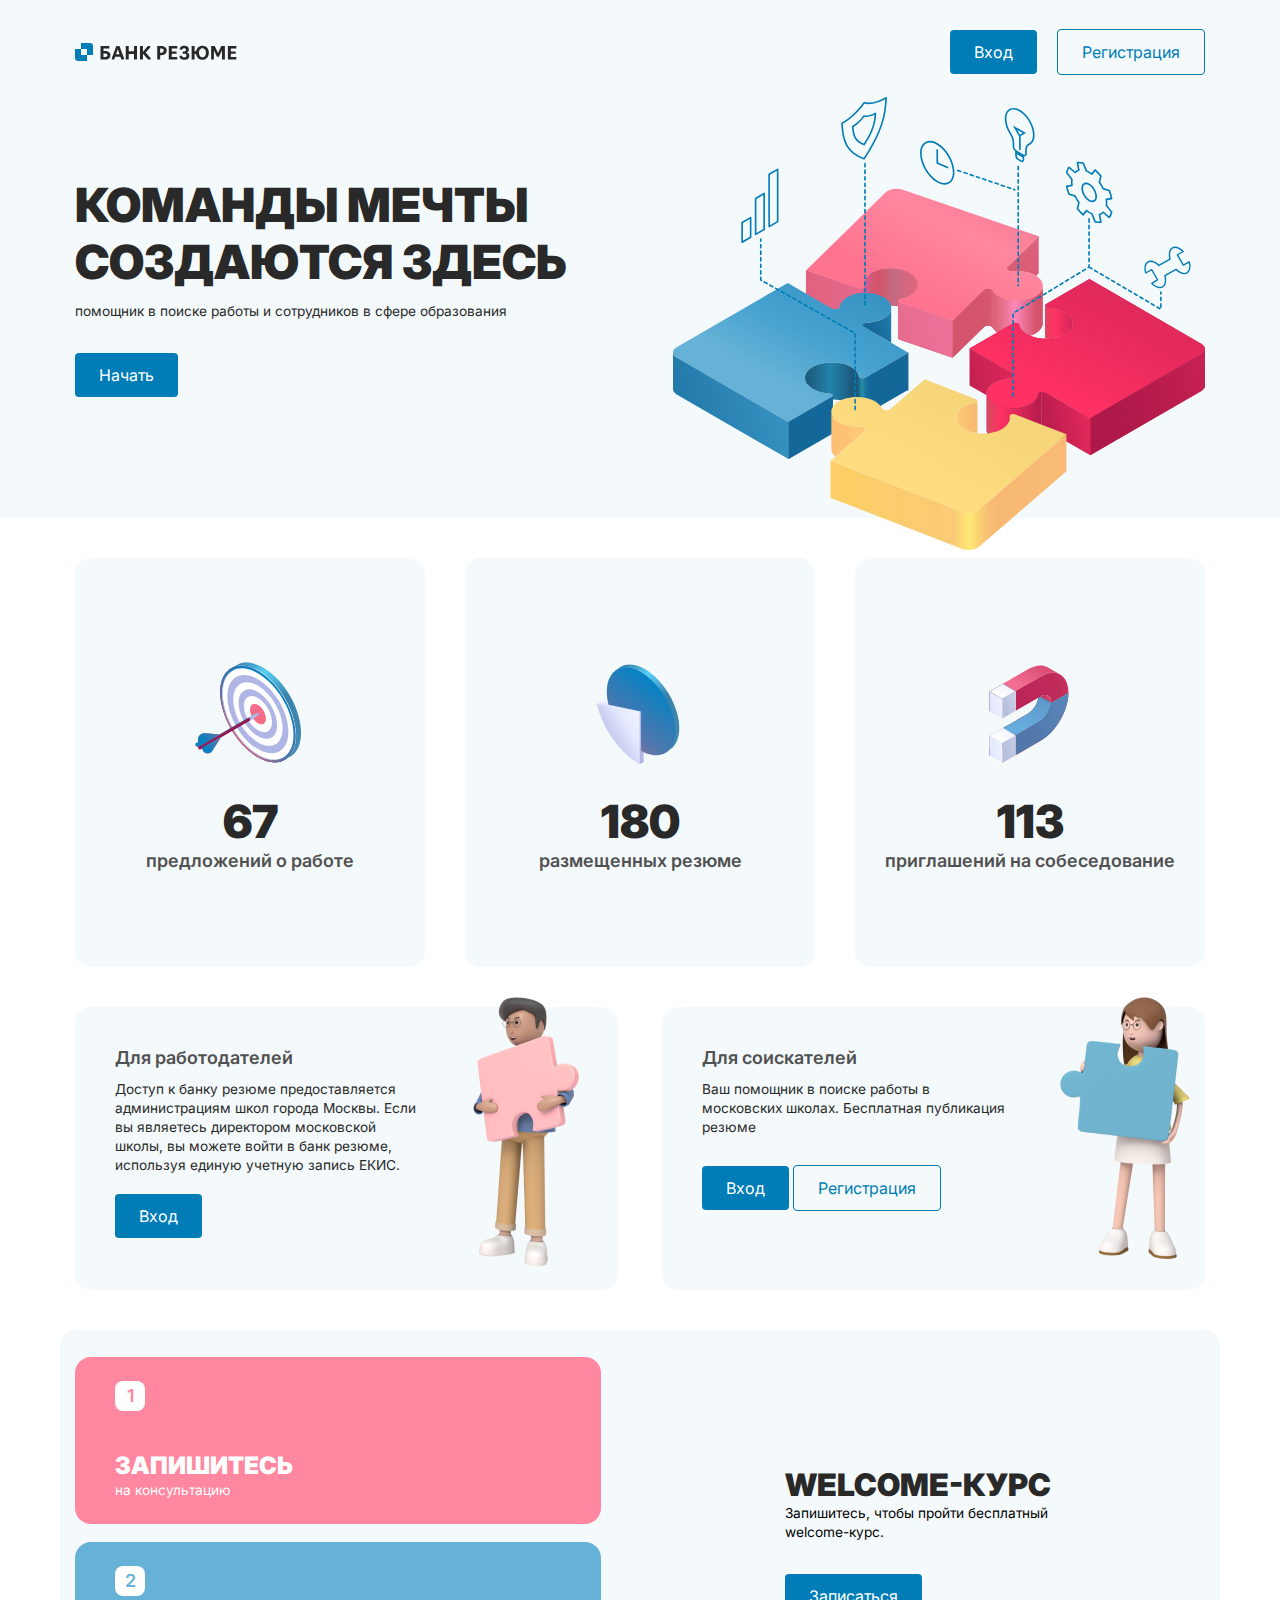
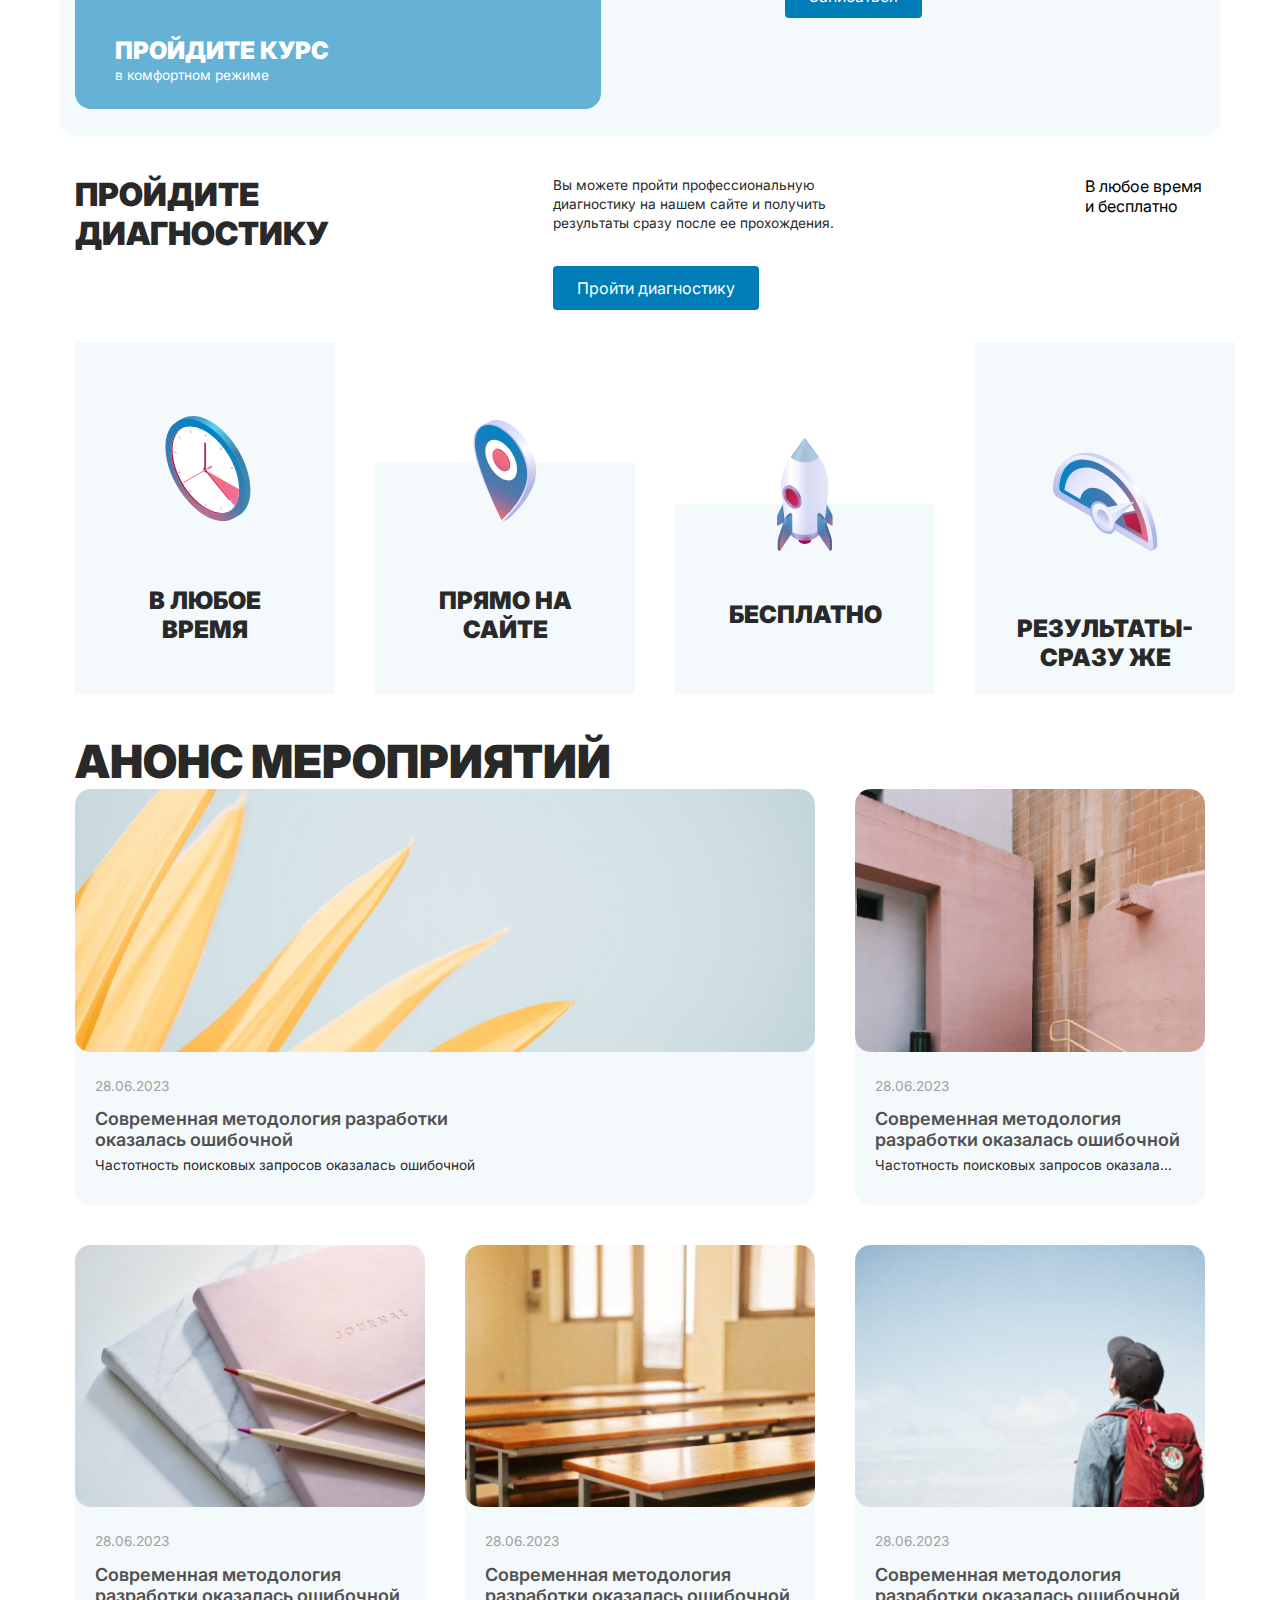
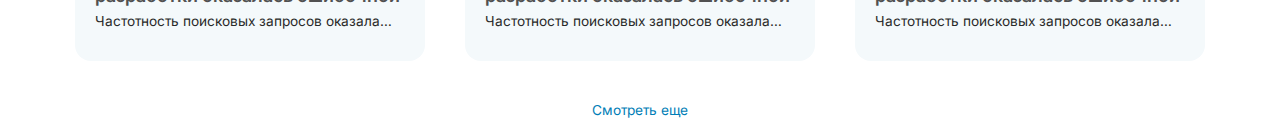
==== index.html @ 7d4480b9 "2 sections without adability" ====
<!DOCTYPE html>
<html lang="en">
  <head>
    <meta charset="UTF-8" />
    <meta name="viewport" content="width=device-width, initial-scale=1.0" />
    <title>bank</title>
    <link rel="stylesheet" href="./styles/style.css" />
    <link rel="preconnect" href="https://fonts.googleapis.com" />
    <link rel="preconnect" href="https://fonts.gstatic.com" crossorigin />
    <link
      href="https://fonts.googleapis.com/css2?family=Inter:wght@300;400;500;800;900&display=swap"
      rel="stylesheet"
    />
  </head>
  <body>
    <header class="header">
      <div class="header__container">
        <div class="header__log">
          <div class="header__logo">
            <img src="./img/logo.svg" alt="" />
            <img src="./img/logo-text.svg" alt="" />
          </div>
          <div class="header__btns-item">
            <div class="header__btns">
              <button type="button" class="header__login button-blue">
                Вход
              </button>
              <button type="button" class="header__singup button-white">
                Регистрация
              </button>
            </div>
            <div class="header__burger">
              <span class="header__burger-line"></span
              ><span class="header__burger-line"></span
              ><span class="header__burger-line"></span>
            </div>
          </div>
        </div>
        <div class="header__info">
          <div class="header__info-text">
            <h1 class="header__title title">команды мечты создаются здесь</h1>
            <p class="header__desc desc">
              помощник в поиске работы и сотрудников в сфере образования
            </p>
            <button type="button" class="button-blue header__start">
              Начать
            </button>
          </div>
          <div class="header__info-img">
            <img class="header__img" src="./img/main_illustr.svg" alt="" />
          </div>
        </div>
      </div>
    </header>

    <section class="module">
      <div class="module__card">
        <div class="module__close">
          <svg
            xmlns="http://www.w3.org/2000/svg"
            width="18"
            height="18"
            viewBox="0 0 18 18"
            fill="none"
          >
            <path
              fill-rule="evenodd"
              clip-rule="evenodd"
              d="M14.0303 3.96967C14.3232 4.26256 14.3232 4.73744 14.0303 5.03033L5.03033 14.0303C4.73744 14.3232 4.26256 14.3232 3.96967 14.0303C3.67678 13.7374 3.67678 13.2626 3.96967 12.9697L12.9697 3.96967C13.2626 3.67678 13.7374 3.67678 14.0303 3.96967Z"
              fill="#515151"
            />
            <path
              fill-rule="evenodd"
              clip-rule="evenodd"
              d="M3.96967 3.96967C4.26256 3.67678 4.73744 3.67678 5.03033 3.96967L14.0303 12.9697C14.3232 13.2626 14.3232 13.7374 14.0303 14.0303C13.7374 14.3232 13.2626 14.3232 12.9697 14.0303L3.96967 5.03033C3.67678 4.73744 3.67678 4.26256 3.96967 3.96967Z"
              fill="#515151"
            />
          </svg>
        </div>
        <div class="module__info">
          <div class="module__for">
            <div class="module__text-cont">
              <input name="option" type="radio" id="for-rector" />
              <p class="module__desc for-r-text desc2">Вход для директора</p>
            </div>
            <div class="module__text-cont">
              <input name="option" type="radio" id="for-sois" />
              <p class="module__desc for-s-text desc2">Вход для соискателей</p>
            </div>
          </div>
          <div class="module__btns">
            <button class="button-blue">Продолжить</button>
            <button class="button-white">Отменить</button>
          </div>
        </div>
      </div>
    </section>

    <section class="cards">
      <div class="cards__container">
        <div class="cards__card">
          <img src="./img/icons.svg" alt="" />
          <h1 class="cards__title title">67</h1>
          <p class="cards__desc desc2">предложений о работе</p>
        </div>
        <div class="cards__card">
          <img src="./img/icons (1).svg" alt="" />
          <h1 class="cards__title title">180</h1>
          <p class="cards__desc desc2">размещенных резюме</p>
        </div>
        <div class="cards__card">
          <img src="./img/icons (2).svg" alt="" />
          <h1 class="cards__title title">113</h1>
          <p class="cards__desc desc2">приглашений на собеседование</p>
        </div>
      </div>
      <div class="singin">
        <div class="singin__container">
          <div class="singin__card">
            <div class="singin__text">
              <h3 class="singin__title desc2">Для работодателей</h3>
              <p class="singin__desc desc">
                Доступ к банку резюме предоставляется администрациям школ города
                Москвы. Если вы являетесь директором московской школы, вы можете
                войти в банк резюме, используя единую учетную запись ЕКИС.
              </p>
              <button class="singin__sing button-blue">Вход</button>
            </div>
            <img src="./img/people.png" alt="" />
          </div>
          <div class="singin__card">
            <div class="singin__text">
              <h3 class="singin__title desc2">Для соискателей</h3>
              <p class="singin__desc desc">
                Ваш помощник в поиске работы в московских школах. Бесплатная
                публикация резюме
              </p>
              <button class="singin__sing button-blue">Вход</button>

              <button class="singin__login button-white">Регистрация</button>
            </div>
            <img src="./img/people (1).png" alt="" />
          </div>
        </div>
      </div>
    </section>

    <section class="welcome">
      <div class="welcome__container">
        <div class="welcome__mobile">
          <h1 class="welcome__info__title title">welcome-курс</h1>
          <p class="welcome__info__desc desc">
            Запишитесь, чтобы пройти бесплатный welcome-курс.
          </p>
        </div>
        <div class="welcome__cards">
          <div class="welcome__card welcome__card-1">
            <p class="welcome__num">1</p>
            <div class="welcome__text">
              <h1 class="welcome__title">Запишитесь</h1>
              <p class="welcome__desc desc">на консультацию</p>
            </div>
          </div>
          <div class="welcome__card welcome__card-2">
            <p class="welcome__num">2</p>
            <div class="welcome__text">
              <h1 class="welcome__title">Пройдите курс</h1>
              <p class="welcome__desc desc">в комфортном режиме</p>
            </div>
          </div>
        </div>
        <div class="welcome__info">
          <div class="welcome__desctop">
            <h1 class="welcome__info__title title">welcome-курс</h1>
            <p class="welcome__info__desc desc">
              Запишитесь, чтобы пройти бесплатный welcome-курс.
            </p>
          </div>
          <button class="welcome__info__btn button-blue">Записаться</button>
        </div>
      </div>
    </section>

    <section class="diagnostic">
      <div class="diagnostic__container">
        <div class="diagnostic__head">
          <h1 class="diagnostic__title title">пройдите диагностику</h1>
          <div class="diagnostic__info">
            <div class="diagnostic__desc desc">
              Вы можете пройти профессиональную диагностику на нашем сайте и
              получить результаты сразу после ее прохождения.
            </div>
            <div>
              <button class="diagnostic__btn button-blue">
                Пройти диагностику
              </button>
            </div>
          </div>
          <div class="diagnostic__time">В любое время и бесплатно</div>
        </div>
        <div class="diagnostic__content">
          <div class="diagnostic__card diagnostic__card-1">
            <img src="./img/time.svg" alt="" />
            <h3 class="diagnostic__card-title title">В любое время</h3>
          </div>
          <div class="diagnostic__card diagnostic__card-2">
            <img src="./img/map.svg" alt="" />
            <h3 class="diagnostic__card-title title">прямо на сайте</h3>
          </div>
          <div class="diagnostic__card diagnostic__card-3">
            <img src="./img/rocket.svg" alt="" />
            <h3 class="diagnostic__card-title title">бесплатно</h3>
          </div>
          <div class="diagnostic__card diagnostic__card-4">
            <img src="./img/rez.svg" alt="" />
            <h3 class="diagnostic__card-title title">результаты- сразу же</h3>
          </div>
        </div>
        <div class="diagnostic__mobile">
          <button class="diagnostic__mobile-b button-blue">
            Пройти диагностику
          </button>
        </div>
      </div>
    </section>

    <section class="anons">
      <div class="anons__container">
        <div class="anons__title title">анонс мероприятий</div>
        <div class="anons__cards-1">
          <div class="anons__card anons__card-1">
            <img src="./img/card_1.png" alt="" />
            <p class="anons__data desc">28.06.2023</p>
            <h5 class="anons__title-card-1 desc2">
              Современная методология разработки оказалась ошибочной
            </h5>
            <p class="anons__desc-1 desc">
              Частотность поисковых запросов оказалась ошибочной
            </p>
          </div>
          <div class="anons__card anons__card-2">
            <img src="./img/card_2.png" alt="" />
            <p class="anons__data desc">28.06.2023</p>
            <h5 class="anons__title-card desc2">
              Современная методология разработки оказалась ошибочной
            </h5>
            <p class="anons__desc desc">
              Частотность поисковых запросов оказалась ошибочной
            </p>
          </div>
        </div>
        <div class="anons__cards-2">
          <div class="anons__card anons__card-3">
            <img src="./img/card_3.png" alt="" />
            <p class="anons__data desc">28.06.2023</p>
            <h5 class="anons__title-card desc2">
              Современная методология разработки оказалась ошибочной
            </h5>
            <p class="anons__desc desc">
              Частотность поисковых запросов оказалась ошибочной
            </p>
          </div>
          <div class="anons__card anons__card-4">
            <img src="./img/card_4.png" alt="" />
            <p class="anons__data desc">28.06.2023</p>
            <h5 class="anons__title-card desc2">
              Современная методология разработки оказалась ошибочной
            </h5>
            <p class="anons__desc desc">
              Частотность поисковых запросов оказалась ошибочной
            </p>
          </div>
          <div class="anons__card anons__card-5">
            <img src="./img/card_5.png" alt="" />
            <p class="anons__data desc">28.06.2023</p>
            <h5 class="anons__title-card desc2">
              Современная методология разработки оказалась ошибочной
            </h5>
            <p class="anons__desc desc">
              Частотность поисковых запросов оказалась ошибочной
            </p>
          </div>
        </div>
        <div class="anons__showmore">
          <p class="desc">Смотреть еще</p>
        </div>
      </div>
    </section>

    <script src="./script/script.js"></script>
  </body>
</html>
---- styles/style.css ----
* {
  padding: 0px;
  margin: 0px;
  border: none;
}

*,
*::before,
*::after {
  box-sizing: border-box;
}

/* Links */
a,
a:link,
a:visited {
  text-decoration: none;
}

a:hover {
  text-decoration: none;
}

/* Common */
aside,
nav,
footer,
header,
section,
main {
  display: block;
}

h1,
h2,
h3,
h4,
h5,
h6,
p {
  font-size: inherit;
  font-weight: inherit;
}

ul,
ul li {
  list-style: none;
}

img {
  vertical-align: top;
}

img,
svg {
  max-width: 100%;
  height: auto;
}

address {
  font-style: normal;
}

/* Form */
input,
textarea,
button,
select {
  font-family: inherit;
  font-size: inherit;
  color: inherit;
  background-color: transparent;
}

input::-ms-clear {
  display: none;
}

button,
input[type=submit] {
  display: inline-block;
  box-shadow: none;
  background-color: transparent;
  background: none;
  cursor: pointer;
}

input:focus,
input:active,
button:focus,
button:active {
  outline: none;
}

button::-moz-focus-inner {
  padding: 0;
  border: 0;
}

label {
  cursor: pointer;
}

legend {
  display: block;
}

body {
  font-family: Inter, sans-serif;
}
body.active {
  overflow: hidden;
}

[class*=__container] {
  max-width: 1160px;
  margin: 0 auto;
  padding: 0 15px;
}

.button-blue {
  background-color: #007db6;
  color: #ffffff;
  padding: 12px 24px;
  border-radius: 4px;
  transition: 0.3s;
}

.button-blue:hover {
  background-color: #65b2d6;
}

.button-white {
  color: #007db6;
  padding: 12px 24px;
  border: 1px solid #007db6;
  border-radius: 4px;
  transition: 0.3s;
}

.button-white:hover {
  border: 1px solid #65b2d6;
}

.title {
  color: #292929;
  font-size: clamp(2.5rem, 0.693rem + 2.7vw, 3.125rem);
  font-weight: 900;
  line-height: 121.5%;
  text-transform: uppercase;
}

.desc {
  color: #292929;
  font-size: clamp(0.75rem, 0.208rem + 0.81vw, 0.938rem);
  font-style: normal;
  font-weight: 400;
  line-height: 140%;
}

.desc2 {
  font-size: 18px;
  font-weight: 600;
  color: #515151;
}

section {
  margin-top: 40px;
}

.header {
  background-color: #f4f9fb;
}
.header__log {
  display: flex;
  justify-content: space-between;
  align-items: center;
  height: 104px;
}
.header__logo {
  display: flex;
  align-items: center;
  gap: 7px;
}
.header__btns {
  display: flex;
  gap: 20px;
  align-items: center;
}
@media (max-width: 500px) {
  .header__btns {
    position: absolute;
    left: -1000px;
    transition: 0.3s;
  }
  .header__btns.active {
    top: 0;
    left: 0;
    z-index: 1;
    background-color: #007db6;
    width: 100%;
    height: 100%;
    display: flex;
    flex-direction: column;
    padding-top: 50px;
  }
}
.header__singup.active {
  color: #fff;
}
.header__info {
  display: flex;
  justify-content: space-between;
  position: relative;
}
@media (max-width: 970px) {
  .header__info {
    flex-direction: column-reverse;
  }
}
.header__info-text {
  max-width: 674px;
}
@media (max-width: 970px) {
  .header__info-text {
    max-width: 100%;
  }
}
@media (max-width: 480px) {
  .header__info-text {
    text-align: center;
  }
}
.header__title {
  margin-top: 72px;
  font-size: clamp(1.875rem, 1.26rem + 3.08vw, 3.125rem);
  font-size: clamp(2.5rem, 1.546rem + 1.75vw, 3.125rem);
}
@media (max-width: 970px) {
  .header__title {
    margin-top: 0;
  }
}
.header__desc {
  margin-top: 12px;
}
@media (max-width: 970px) {
  .header__desc {
    font-size: 15px;
  }
}
@media (max-width: 480px) {
  .header__desc {
    width: 270px;
    margin: 0 auto;
  }
}
.header__start {
  margin-top: 32px;
  margin-bottom: 121px;
}
@media (max-width: 970px) {
  .header__start {
    margin-bottom: 50px;
  }
}
@media (max-width: 480px) {
  .header__start {
    width: 100%;
  }
}
.header__img {
  position: absolute;
  bottom: -32px;
  right: 0;
}
@media (max-width: 970px) {
  .header__img {
    position: static;
    transform: scale(0.7);
  }
}
.header__burger {
  cursor: pointer;
  position: relative;
  display: flex;
  flex-direction: column;
  gap: 10px;
}
.header__burger span {
  height: 1px;
  width: 40px;
  background-color: #292929;
  display: none;
  transition: 0.3s all;
}
@media (max-width: 500px) {
  .header__burger span {
    display: block;
  }
}
.header__burger.active span {
  z-index: 10;
  position: absolute;
  left: -40px;
  transform: scale(0);
  background-color: #fff;
}
.header__burger.active span:first-child {
  transform: rotate(-45deg);
  top: calc(50% - 1px);
}
.header__burger.active span:last-child {
  transform: rotate(45deg);
  bottom: calc(50% - 1px);
}
.header__burger.active span:nth-child(2) {
  display: none;
}

.cards__container {
  display: flex;
  justify-content: space-between;
  gap: clamp(1.25rem, -2.875rem + 10vw, 2.5rem);
}
@media (max-width: 660px) {
  .cards__container {
    overflow-x: scroll;
  }
}
.cards__card {
  width: 360px;
  height: clamp(21.875rem, 15.781rem + 12.19vw, 26.75rem);
  background-color: #f4f9fb;
  border-radius: 16px;
  display: flex;
  flex-direction: column;
  align-items: center;
  justify-content: center;
}
@media (max-width: 660px) {
  .cards__card {
    min-width: 290px;
    height: clamp(21.875rem, 15.781rem + 12.19vw, 26.75rem);
  }
}
.cards img {
  margin-top: -20px;
}
.cards__desc {
  text-align: center;
}

.singin {
  margin-top: 40px;
}
.singin__container {
  display: flex;
  justify-content: space-between;
  gap: 40px;
}
@media (max-width: 1090px) {
  .singin__container {
    flex-direction: column;
  }
}
.singin__card {
  background-color: #f4f9fb;
  max-width: 560px;
  max-height: 298.879px;
  display: flex;
  justify-content: space-between;
  border-radius: 16px;
}
.singin img {
  margin-top: -20px;
}
@media (max-width: 560px) {
  .singin img {
    display: none;
  }
}
.singin__text {
  padding: 40px;
}
.singin__desc {
  max-width: 308px;
  margin-top: 12px;
  margin-bottom: 18px;
}
@media (max-width: 480px) {
  .singin__sing {
    width: 100%;
  }
}
.singin__login {
  margin-top: 10px;
}
@media (max-width: 480px) {
  .singin__login {
    width: 100%;
  }
}

.module {
  opacity: 0;
  visibility: hidden;
  z-index: 19;
  transition: 0.3s;
  width: 100vw;
  height: 100vh;
  position: fixed;
  top: 50%;
  left: 50%;
  transform: translate(-50%, -50%);
  display: flex;
  justify-content: center;
  align-items: center;
  background-color: rgba(0, 0, 0, 0.3137254902);
}
.module__card {
  position: relative;
  background-color: #fff;
  box-shadow: -2px 2px 14px 0px rgba(27, 27, 27, 0.1);
  border-radius: 16px;
  width: 359px;
}
@media (max-width: 400px) {
  .module__card {
    width: 90%;
  }
}
.module__info {
  padding: 50px 50px 40px 40px;
}
.module__close {
  position: absolute;
  right: 20px;
  top: 20px;
  cursor: pointer;
}
.module__text-cont {
  display: flex;
  gap: 8px;
}
.module__text-cont:first-child {
  margin-bottom: 15px;
}
.module__desc {
  font-weight: 400;
  cursor: pointer;
  min-width: 100%;
}
.module__btns {
  margin-top: 33px;
  display: flex;
  gap: 20px;
}
@media (max-width: 410px) {
  .module__btns {
    flex-direction: column;
    gap: 6px;
  }
}

.welcome__container {
  display: flex;
  background-color: #f4f9fb;
  gap: clamp(3.125rem, -14.905rem + 29.89vw, 12rem);
  align-items: center;
  border-radius: 16px;
}
@media (max-width: 965px) {
  .welcome__container {
    flex-direction: column;
    align-items: start;
    gap: 0;
  }
}
@media (max-width: 965px) {
  .welcome__desctop {
    display: none;
  }
}
.welcome__mobile {
  display: none;
}
@media (max-width: 965px) {
  .welcome__mobile {
    display: block;
  }
}
.welcome__cards {
  padding: 27px 40px 27px 0;
}
@media (max-width: 965px) {
  .welcome__cards {
    padding: 0 0 27px 0;
  }
}
.welcome__card {
  width: 526px;
  padding: clamp(0.938rem, -0.469rem + 6.43vw, 1.5rem) clamp(1.25rem, -1.875rem + 14.29vw, 2.5rem);
  color: #fff;
  border-radius: 16px;
}
.welcome__card-1 {
  background-color: #ff879f;
}
.welcome__card-1 p.welcome__num {
  color: #ff879f;
}
.welcome__card-2 {
  background-color: #65b2d6;
}
.welcome__card-2 p.welcome__num {
  color: #65b2d6;
}
.welcome__card:first-child {
  margin-bottom: 18px;
}
@media (max-width: 565px) {
  .welcome__card {
    width: 90vw;
  }
}
.welcome__num {
  display: flex;
  align-items: center;
  justify-content: center;
  font-size: 18px;
  font-style: normal;
  font-weight: 600;
  line-height: 140%;
  background-color: #fff;
  width: 30px;
  height: 30px;
  border-radius: 8px;
  margin-bottom: 40px;
}
.welcome__title {
  font-size: 24px;
  font-style: normal;
  font-weight: 900;
  line-height: 125%; /* 30px */
  text-transform: uppercase;
}
.welcome__desc {
  color: #fff;
}
.welcome__info__title {
  font-size: 31px;
  margin-top: 18px;
}
.welcome__info__desc {
  color: #000;
  margin-bottom: 32px;
  width: 293px;
}
@media (max-width: 965px) {
  .welcome__info__desc {
    width: 100%;
  }
}
@media (max-width: 965px) {
  .welcome__info__btn {
    width: 526px;
  }
}
@media (max-width: 565px) {
  .welcome__info__btn {
    width: 90vw;
  }
}

.diagnostic__head {
  display: flex;
  justify-content: space-between;
}
@media (max-width: 650px) {
  .diagnostic__head {
    flex-direction: column;
    gap: 20px;
  }
}
@media (max-width: 480px) {
  .diagnostic__head {
    text-align: center;
    align-items: center;
  }
}
.diagnostic__title {
  font-size: 32px;
  width: 265px;
}
.diagnostic__mobile {
  display: none;
  margin-top: 32px;
}
@media (max-width: 650px) {
  .diagnostic__mobile {
    display: block;
  }
}
@media (max-width: 480px) {
  .diagnostic__mobile-b {
    width: 100%;
  }
}
.diagnostic__info {
  width: 320px;
  display: flex;
  flex-direction: column;
}
.diagnostic__btn {
  margin-top: 32px;
}
@media (max-width: 650px) {
  .diagnostic__btn {
    display: none;
  }
}
.diagnostic__time {
  width: 120px;
}
@media (max-width: 800px) {
  .diagnostic__time {
    display: none;
  }
}
.diagnostic__content {
  display: flex;
  justify-content: space-between;
  margin-top: 32px;
  align-items: end;
  gap: 40px;
}
@media (max-width: 1100px) {
  .diagnostic__content {
    overflow: scroll;
  }
}
.diagnostic__card {
  background-color: #f4f9fb;
  display: flex;
  flex-direction: column;
  align-items: center;
  text-align: center;
  justify-content: end;
  min-width: 260px;
}
.diagnostic__card-1 {
  height: 352px;
}
.diagnostic__card-1 .diagnostic__card-title {
  margin-bottom: 50px;
}
.diagnostic__card-1 img {
  margin-bottom: 61px;
}
@media (max-width: 1100px) {
  .diagnostic__card-1 img {
    margin-bottom: 45px;
  }
}
@media (max-width: 1100px) {
  .diagnostic__card-1 {
    height: 300px;
  }
}
.diagnostic__card-2 {
  height: 231px;
}
.diagnostic__card-2 .diagnostic__card-title {
  margin-bottom: 50px;
}
.diagnostic__card-2 img {
  margin-bottom: 61px;
}
@media (max-width: 1100px) {
  .diagnostic__card-2 img {
    margin-bottom: 45px;
  }
}
@media (max-width: 1100px) {
  .diagnostic__card-2 {
    height: 300px;
  }
}
.diagnostic__card-3 {
  height: 190px;
}
.diagnostic__card-3 .diagnostic__card-title {
  margin-bottom: 65px;
}
.diagnostic__card-3 img {
  margin-bottom: 46px;
}
@media (max-width: 1100px) {
  .diagnostic__card-3 img {
    margin-bottom: 45px;
  }
}
@media (max-width: 1100px) {
  .diagnostic__card-3 {
    height: 300px;
  }
}
.diagnostic__card-4 {
  height: 352px;
}
.diagnostic__card-4 .diagnostic__card-title {
  margin-bottom: 22px;
}
.diagnostic__card-4 img {
  margin-bottom: 63px;
}
@media (max-width: 1100px) {
  .diagnostic__card-4 img {
    margin-bottom: 45px;
  }
}
@media (max-width: 1100px) {
  .diagnostic__card-4 {
    height: 300px;
  }
}
.diagnostic__card-title {
  font-size: 24px;
  width: 185px;
}

.anons__cards-1 {
  gap: 40px;
  display: flex;
  justify-content: space-between;
}
.anons__cards-2 {
  gap: 40px;
  margin-top: 40px;
  display: flex;
  justify-content: space-between;
}
.anons__card {
  background-color: #f4f9fb;
  border-radius: 16px;
}
.anons__data {
  padding-top: 25px;
  padding-left: 20px;
  color: #a0a0a0;
}
.anons__title-card {
  padding-top: 12px;
  padding-left: 20px;
  max-width: 340px;
}
.anons__title-card-1 {
  padding-top: 12px;
  padding-left: 20px;
  max-width: 440px;
}
.anons__desc-1 {
  padding-top: 6px;
  padding-bottom: 30px;
  padding-left: 20px;
}
.anons__desc {
  padding-top: 6px;
  padding-bottom: 30px;
  padding-left: 20px;
  width: 320px;
  white-space: nowrap;
  overflow: hidden;
  text-overflow: ellipsis;
}
.anons__showmore {
  margin-top: 40px;
  text-align: center;
}
.anons__showmore p {
  cursor: pointer;
  color: #007db6;
}/*# sourceMappingURL=style.css.map */
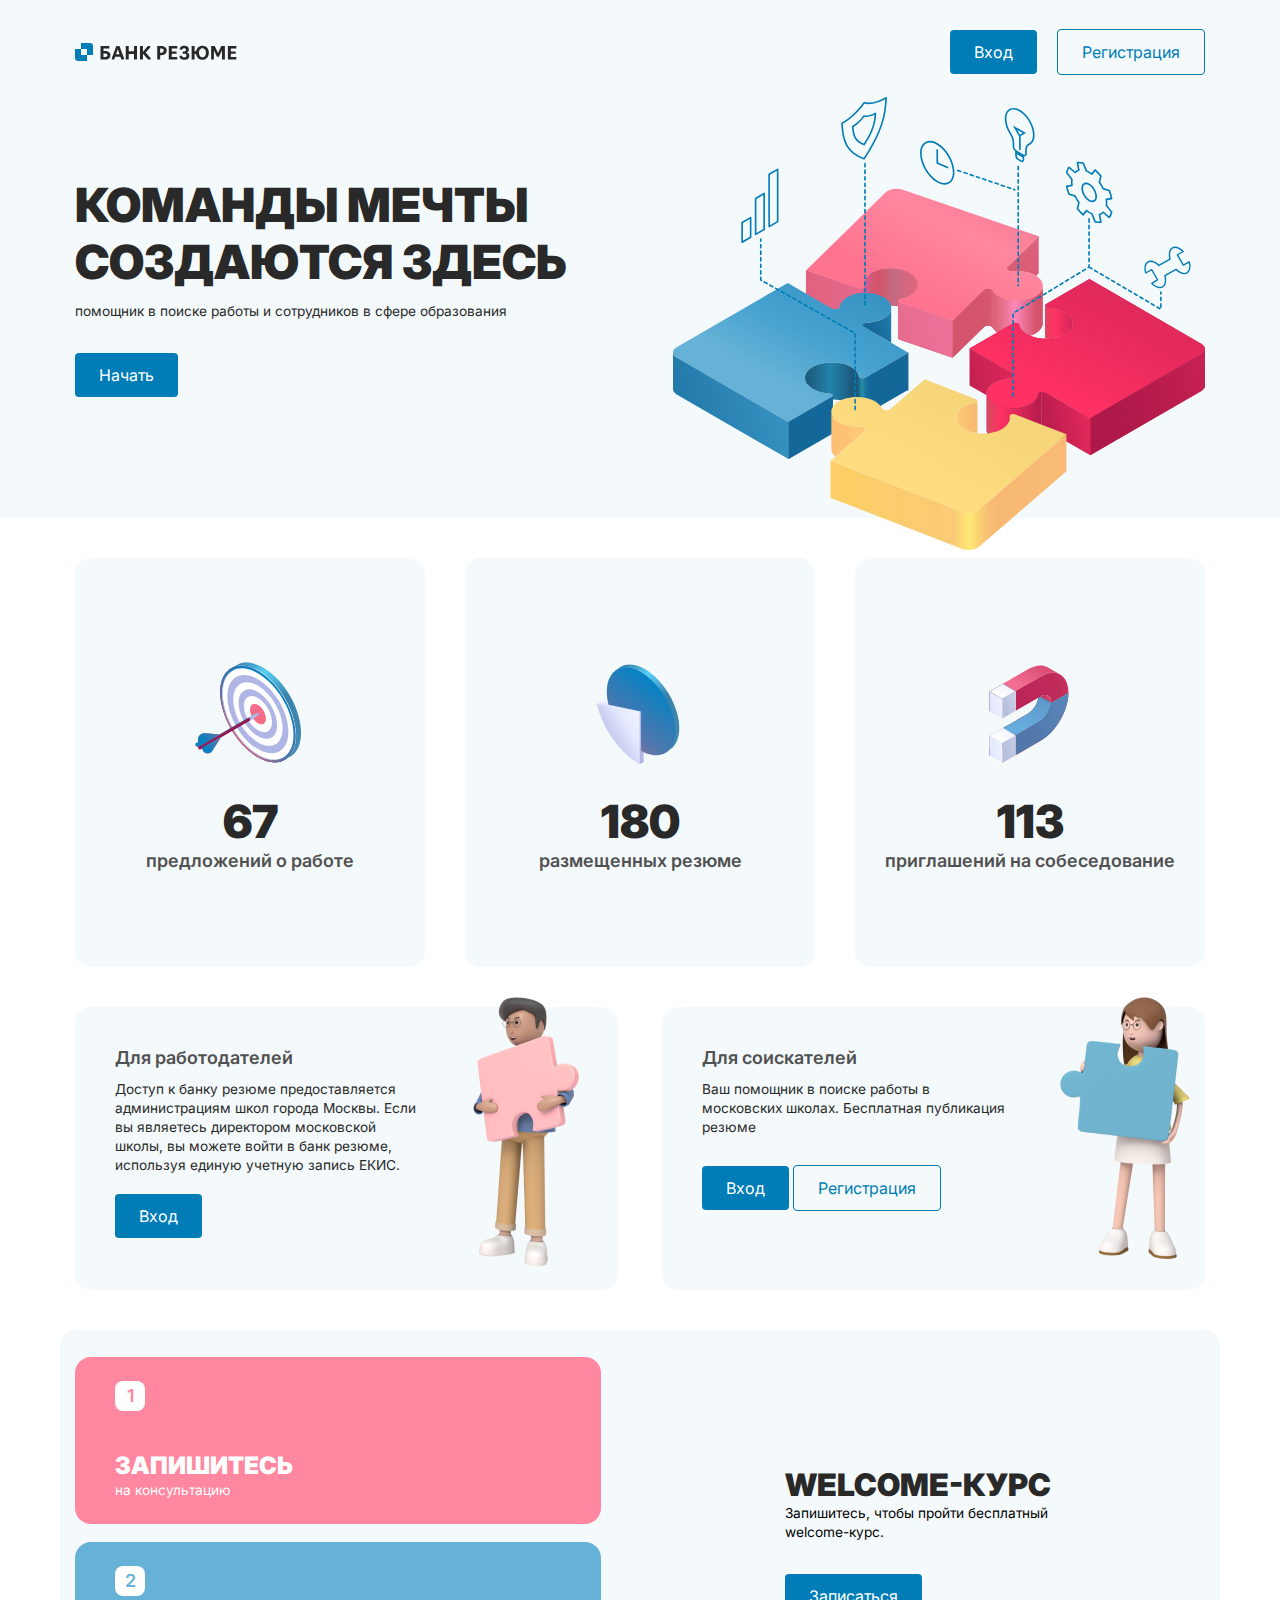
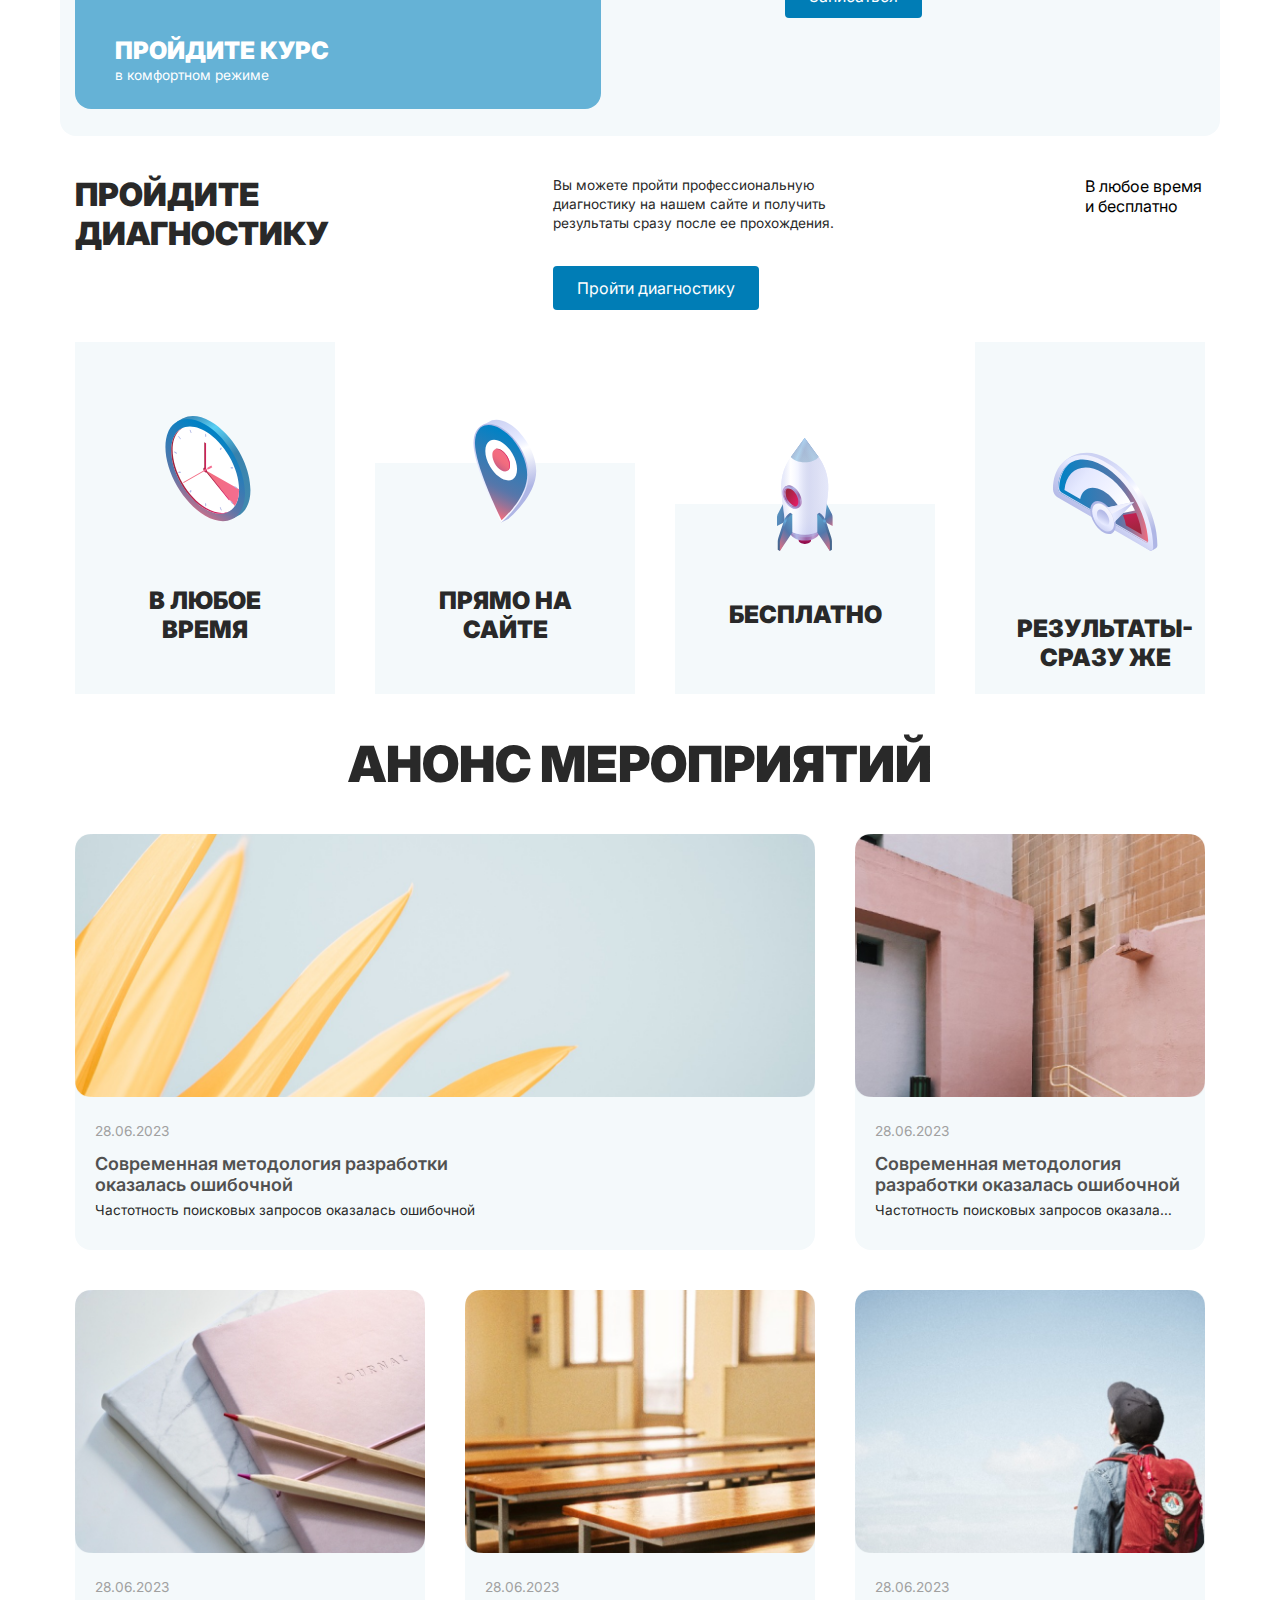
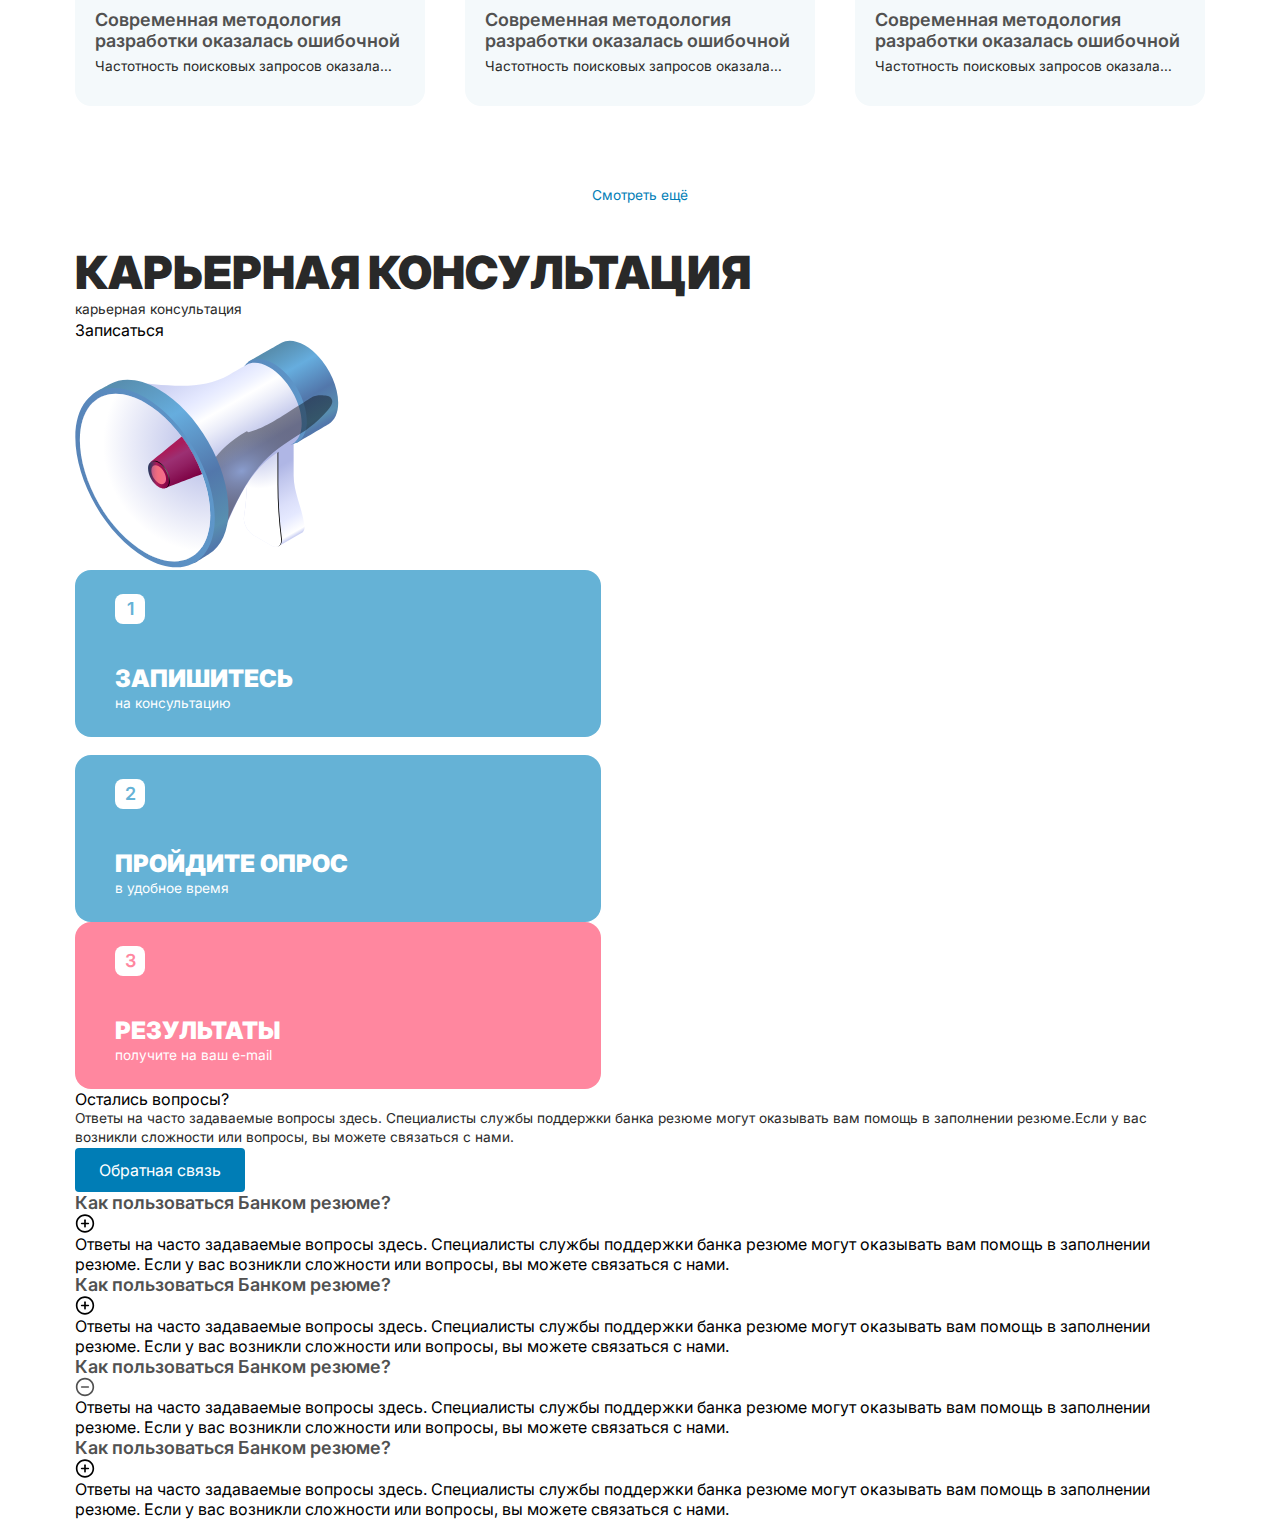
==== commit e5a888cb: "adaptiv + html 1 sec" ====
--- a/index.html
+++ b/index.html
@@ -281,8 +281,150 @@
             </p>
           </div>
         </div>
+        <div class="anons__contentmore">
+          <div class="anons__cards-2">
+            <div class="anons__card anons__card-3">
+              <img src="./img/card_5.png" alt="" />
+              <p class="anons__data desc">28.06.2023</p>
+              <h5 class="anons__title-card desc2">
+                Современная методология разработки оказалась ошибочной
+              </h5>
+              <p class="anons__desc desc">
+                Частотность поисковых запросов оказалась ошибочной
+              </p>
+            </div>
+            <div class="anons__card anons__card-4">
+              <img src="./img/card_2.png" alt="" />
+              <p class="anons__data desc">28.06.2023</p>
+              <h5 class="anons__title-card desc2">
+                Современная методология разработки оказалась ошибочной
+              </h5>
+              <p class="anons__desc desc">
+                Частотность поисковых запросов оказалась ошибочной
+              </p>
+            </div>
+            <div class="anons__card anons__card-5">
+              <img src="./img/card_3.png" alt="" />
+              <p class="anons__data desc">28.06.2023</p>
+              <h5 class="anons__title-card desc2">
+                Современная методология разработки оказалась ошибочной
+              </h5>
+              <p class="anons__desc desc">
+                Частотность поисковых запросов оказалась ошибочной
+              </p>
+            </div>
+          </div>
+        </div>
         <div class="anons__showmore">
-          <p class="desc">Смотреть еще</p>
+          <p class="desc anons__show-button">Смотреть ещё</p>
+        </div>
+      </div>
+    </section>
+
+    <section class="connect">
+      <div class="connect__container">
+        <div class="conntect__consultation">
+          <div>
+            <h1 class="connect__title title">карьерная консультация</h1>
+            <p class="connect__desc desc">карьерная консультация</p>
+            <button class="connect__button">Записаться</button>
+          </div>
+          <img src="./img/consultation.svg" alt="" />
+        </div>
+        <div class="connect__cards">
+          <div class="welcome__card welcome__card-2">
+            <p class="welcome__num">1</p>
+            <div class="welcome__text">
+              <h1 class="welcome__title">Запишитесь</h1>
+              <p class="welcome__desc desc">на консультацию</p>
+            </div>
+          </div>
+          <div class="welcome__card welcome__card-2">
+            <p class="welcome__num">2</p>
+            <div class="welcome__text">
+              <h1 class="welcome__title">пройдите опрос</h1>
+              <p class="welcome__desc desc">в удобное время</p>
+            </div>
+          </div>
+          <div class="welcome__card welcome__card-1">
+            <p class="welcome__num">3</p>
+            <div class="welcome__text">
+              <h1 class="welcome__title">результаты</h1>
+              <p class="welcome__desc desc">получите на ваш e-mail</p>
+            </div>
+          </div>
+        </div>
+        <div class="connect__questions">
+          <div class="connect__question">
+            <h1 class="connect__question-title">Остались вопросы?</h1>
+            <p class="connect__question-desc desc">
+              Ответы на часто задаваемые вопросы здесь. Специалисты службы
+              поддержки банка резюме могут оказывать вам помощь в заполнении
+              резюме.Если у вас возникли сложности или вопросы, вы можете
+              связаться с нами.
+            </p>
+            <button class="connection__button-q button-blue">
+              Обратная связь
+            </button>
+          </div>
+          <div class="connection__answers">
+            <div class="connection__answer">
+              <div class="connection__answer-show">
+                <p class="connection__answer-text desc2">
+                  Как пользоваться Банком резюме?
+                </p>
+                <img class="connection__show-btn" src="./img/plus-circle.svg" alt="" />
+              </div>
+              <div class="connection__hide">
+                Ответы на часто задаваемые вопросы здесь. Специалисты службы
+                поддержки банка резюме могут оказывать вам помощь в заполнении
+                резюме. Если у вас возникли сложности или вопросы, вы можете
+                связаться с нами.
+              </div>
+            </div>
+            <div class="connection__answer">
+              <div class="connection__answer-show">
+                <p class="connection__answer-text desc2">
+                  Как пользоваться Банком резюме?
+                </p>
+                <img class="connection__show-btn" src="./img/plus-circle.svg" alt="" />
+              </div>
+              <div class="connection__hide">
+                Ответы на часто задаваемые вопросы здесь. Специалисты службы
+                поддержки банка резюме могут оказывать вам помощь в заполнении
+                резюме. Если у вас возникли сложности или вопросы, вы можете
+                связаться с нами.
+              </div>
+            </div>
+            <div class="connection__answer">
+              <div class="connection__answer-show">
+                <p class="connection__answer-text desc2">
+                  Как пользоваться Банком резюме?
+                </p>
+                <img class="connection__show-btn" src="./img/minus-circle.svg" alt="" />
+              </div>
+              <div class="connection__hide">
+                Ответы на часто задаваемые вопросы здесь. Специалисты службы
+                поддержки банка резюме могут оказывать вам помощь в заполнении
+                резюме. Если у вас возникли сложности или вопросы, вы можете
+                связаться с нами.
+              </div>
+            </div>
+            <div class="connection__answer">
+              <div class="connection__answer-show">
+                <p class="connection__answer-text desc2">
+                  Как пользоваться Банком резюме?
+                </p>
+                <img class="connection__show-btn" src="./img/plus-circle.svg" alt="" />
+              </div>
+              <div class="connection__hide">
+                Ответы на часто задаваемые вопросы здесь. Специалисты службы
+                поддержки банка резюме могут оказывать вам помощь в заполнении
+                резюме. Если у вас возникли сложности или вопросы, вы можете
+                связаться с нами.
+              </div>
+            </div>
+          </div>
         </div>
       </div>
     </section>
--- a/styles/style.css
+++ b/styles/style.css
@@ -407,8 +407,8 @@
   visibility: hidden;
   z-index: 19;
   transition: 0.3s;
-  width: 100vw;
-  height: 100vh;
+  width: 1000vw;
+  height: 1000vh;
   position: fixed;
   top: 50%;
   left: 50%;
@@ -635,7 +635,7 @@
   align-items: end;
   gap: 40px;
 }
-@media (max-width: 1100px) {
+@media (max-width: 1300px) {
   .diagnostic__content {
     overflow: scroll;
   }
@@ -730,20 +730,30 @@
   width: 185px;
 }
 
+.anons__title {
+  margin-bottom: 40px;
+  text-align: center;
+  font-size: clamp(2.188rem, 1.116rem + 5.36vw, 3.125rem);
+}
 .anons__cards-1 {
   gap: 40px;
   display: flex;
   justify-content: space-between;
+  overflow-x: auto;
 }
 .anons__cards-2 {
   gap: 40px;
   margin-top: 40px;
   display: flex;
   justify-content: space-between;
+  overflow: auto;
 }
 .anons__card {
   background-color: #f4f9fb;
   border-radius: 16px;
+}
+.anons__card-1 {
+  min-width: 720px;
 }
 .anons__data {
   padding-top: 25px;
@@ -774,6 +784,12 @@
   overflow: hidden;
   text-overflow: ellipsis;
 }
+.anons__show-button {
+  transition: 0.5s;
+}
+.anons__show-button.active {
+  margin-top: 480px;
+}
 .anons__showmore {
   margin-top: 40px;
   text-align: center;
@@ -781,4 +797,14 @@
 .anons__showmore p {
   cursor: pointer;
   color: #007db6;
+}
+.anons__contentmore {
+  opacity: 0;
+  visibility: hidden;
+  height: 0;
+  transition: 0.5s;
+}
+.anons__contentmore.show {
+  visibility: visible;
+  opacity: 1;
 }/*# sourceMappingURL=style.css.map */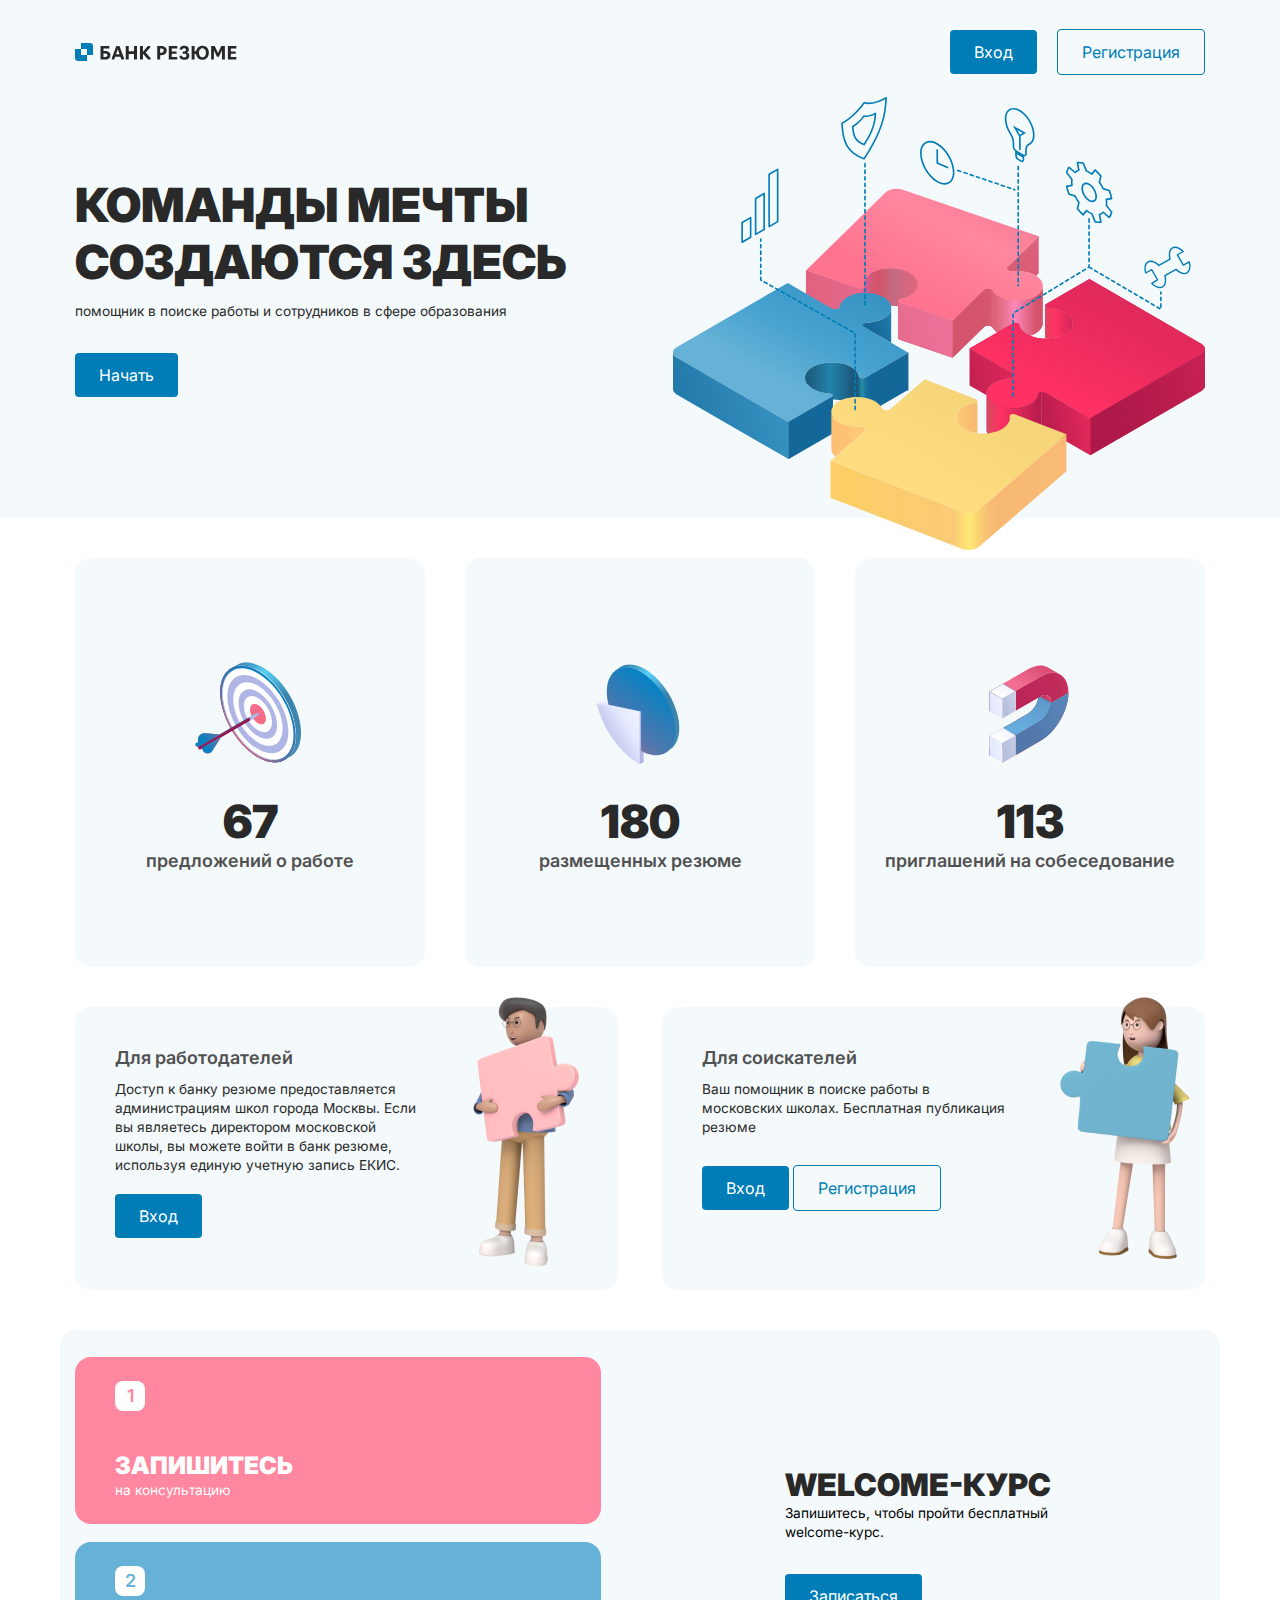
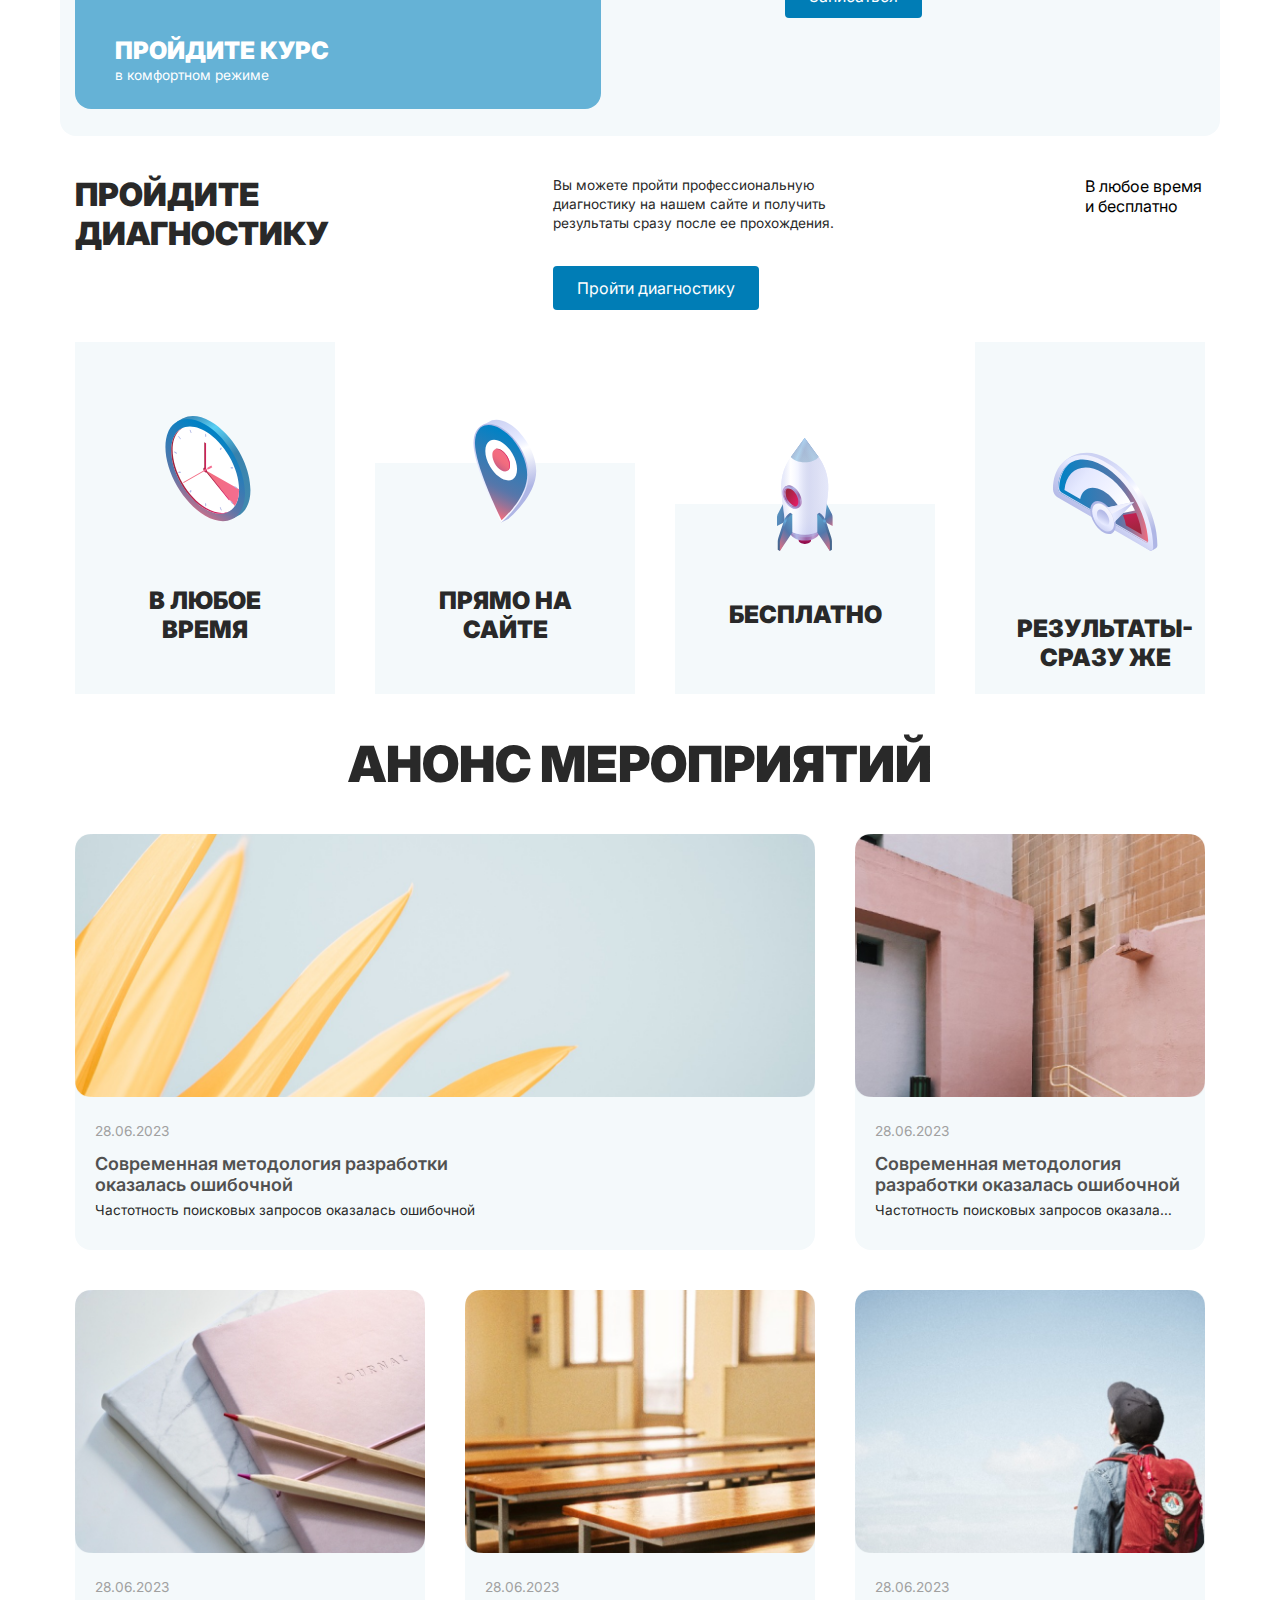
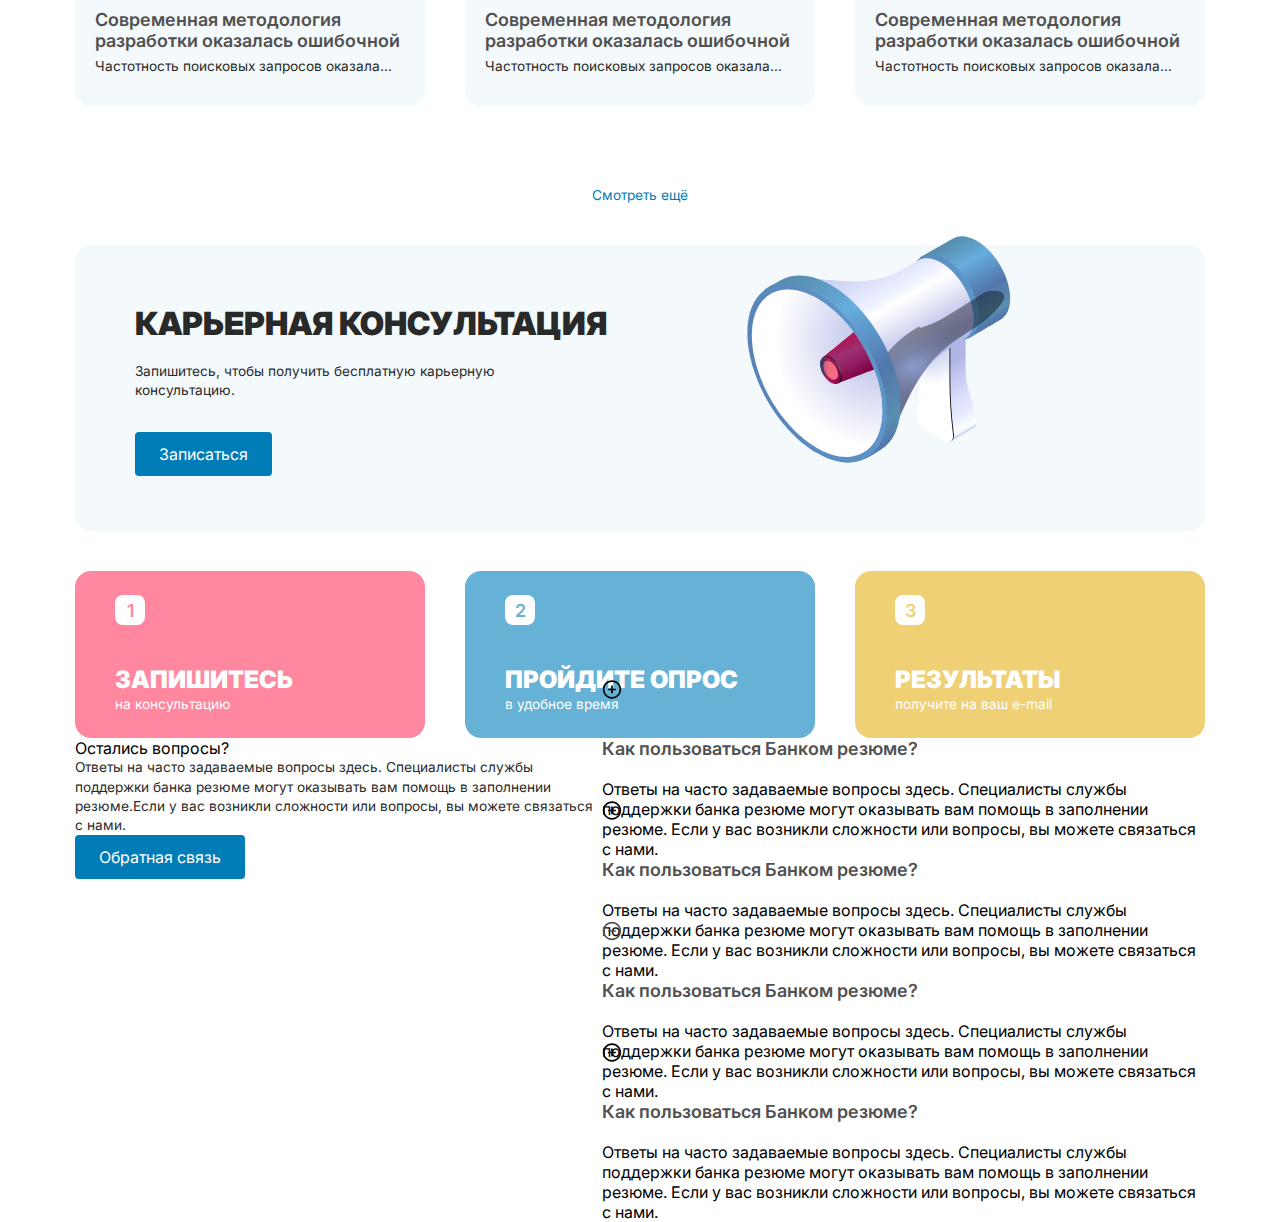
==== commit fe16ddfc: "f" ====
--- a/index.html
+++ b/index.html
@@ -321,32 +321,32 @@
       </div>
     </section>
 
-    <section class="connect">
-      <div class="connect__container">
-        <div class="conntect__consultation">
+    <section class="connection">
+      <div class="connection__container">
+        <div class="connection__consultation">
           <div>
-            <h1 class="connect__title title">карьерная консультация</h1>
-            <p class="connect__desc desc">карьерная консультация</p>
-            <button class="connect__button">Записаться</button>
+            <h1 class="connection__title title">карьерная консультация</h1>
+            <p class="connection__desc desc">Запишитесь, чтобы получить бесплатную карьерную консультацию.</p>
+            <button class="connection__button button-blue">Записаться</button>
           </div>
           <img src="./img/consultation.svg" alt="" />
         </div>
-        <div class="connect__cards">
-          <div class="welcome__card welcome__card-2">
+        <div class="connection__cards">
+          <div class="connection__card welcome__card welcome__card-4">
             <p class="welcome__num">1</p>
             <div class="welcome__text">
               <h1 class="welcome__title">Запишитесь</h1>
               <p class="welcome__desc desc">на консультацию</p>
             </div>
           </div>
-          <div class="welcome__card welcome__card-2">
+          <div class="connection__card welcome__card welcome__card-2">
             <p class="welcome__num">2</p>
             <div class="welcome__text">
               <h1 class="welcome__title">пройдите опрос</h1>
               <p class="welcome__desc desc">в удобное время</p>
             </div>
           </div>
-          <div class="welcome__card welcome__card-1">
+          <div class="connection__card welcome__card welcome__card-3">
             <p class="welcome__num">3</p>
             <div class="welcome__text">
               <h1 class="welcome__title">результаты</h1>
@@ -354,10 +354,10 @@
             </div>
           </div>
         </div>
-        <div class="connect__questions">
-          <div class="connect__question">
-            <h1 class="connect__question-title">Остались вопросы?</h1>
-            <p class="connect__question-desc desc">
+        <div class="connection__questions">
+          <div class="connection__question">
+            <h1 class="connection__question-title">Остались вопросы?</h1>
+            <p class="connection__question-desc desc">
               Ответы на часто задаваемые вопросы здесь. Специалисты службы
               поддержки банка резюме могут оказывать вам помощь в заполнении
               резюме.Если у вас возникли сложности или вопросы, вы можете
--- a/styles/style.css
+++ b/styles/style.css
@@ -506,6 +506,7 @@
 }
 .welcome__card-1 {
   background-color: #ff879f;
+  margin-bottom: 18px;
 }
 .welcome__card-1 p.welcome__num {
   color: #ff879f;
@@ -516,8 +517,17 @@
 .welcome__card-2 p.welcome__num {
   color: #65b2d6;
 }
-.welcome__card:first-child {
-  margin-bottom: 18px;
+.welcome__card-3 {
+  background-color: #f0d075;
+}
+.welcome__card-3 p.welcome__num {
+  color: #f0d075;
+}
+.welcome__card-4 {
+  background-color: #ff879f;
+}
+.welcome__card-4 p.welcome__num {
+  color: #ff879f;
 }
 @media (max-width: 565px) {
   .welcome__card {
@@ -807,4 +817,33 @@
 .anons__contentmore.show {
   visibility: visible;
   opacity: 1;
+}
+
+.connection__consultation {
+  display: flex;
+  justify-content: space-between;
+  background-color: #f4f9fb;
+  border-radius: 16px;
+  padding: 60px 194px 55px 60px;
+}
+.connection img {
+  margin-top: -80px;
+}
+.connection__title {
+  font-size: 32px;
+}
+.connection__desc {
+  margin-top: 18px;
+  margin-bottom: 32px;
+  width: 372px;
+}
+.connection__cards {
+  margin-top: 40px;
+  display: flex;
+  justify-content: space-between;
+  gap: 40px;
+}
+.connection__questions {
+  display: flex;
+  justify-content: space-between;
 }/*# sourceMappingURL=style.css.map */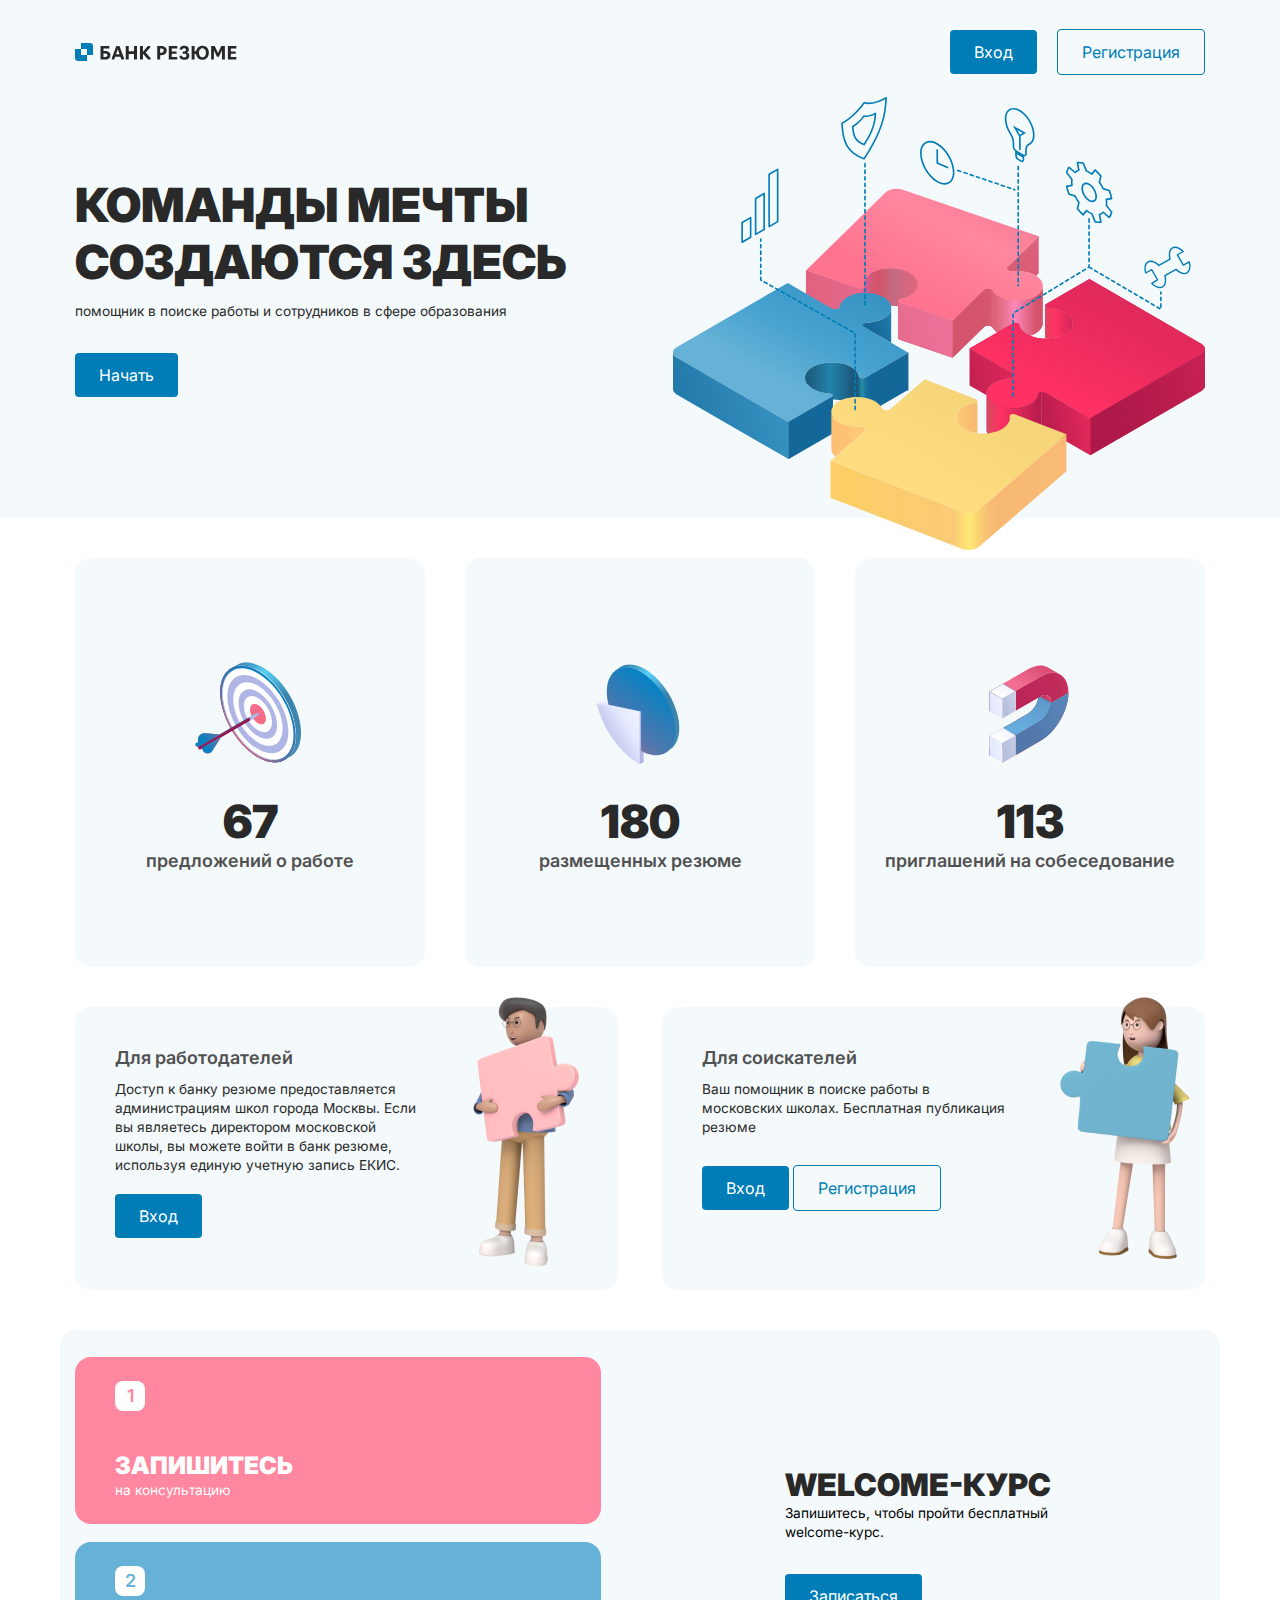
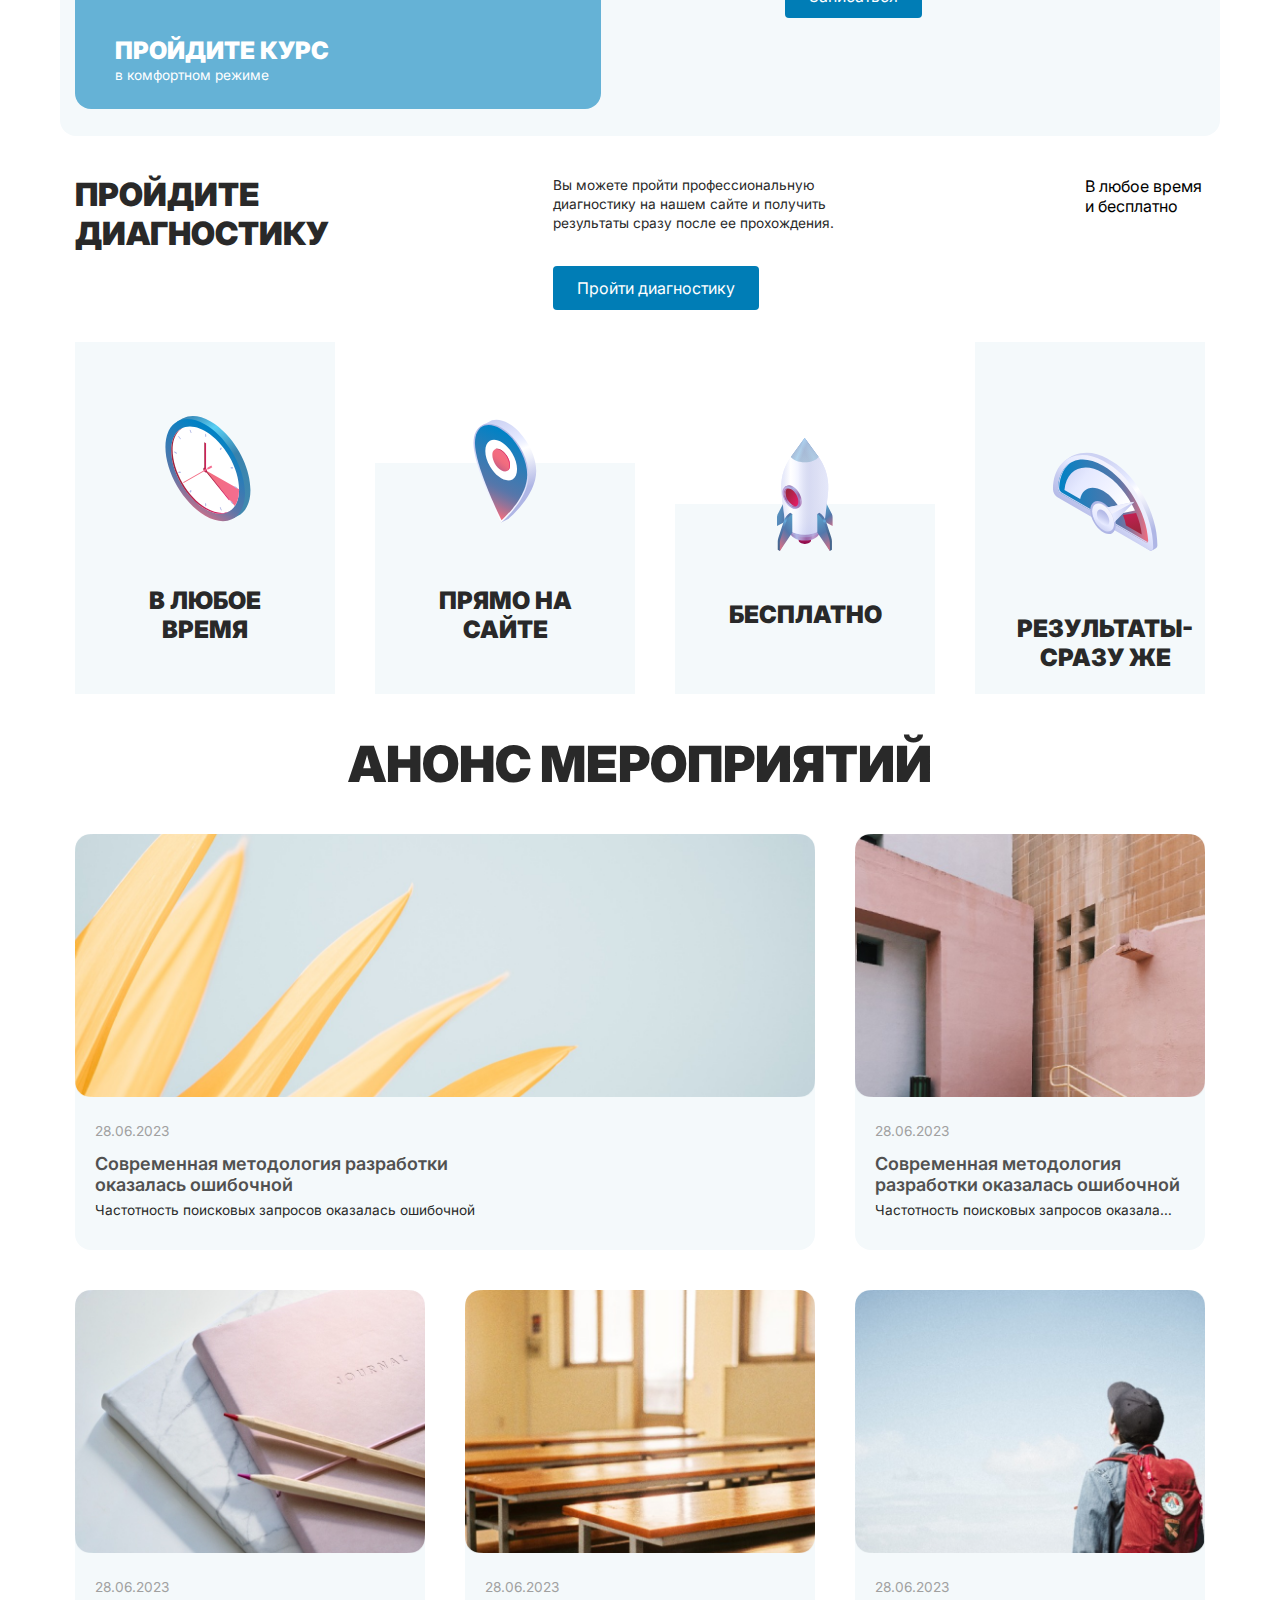
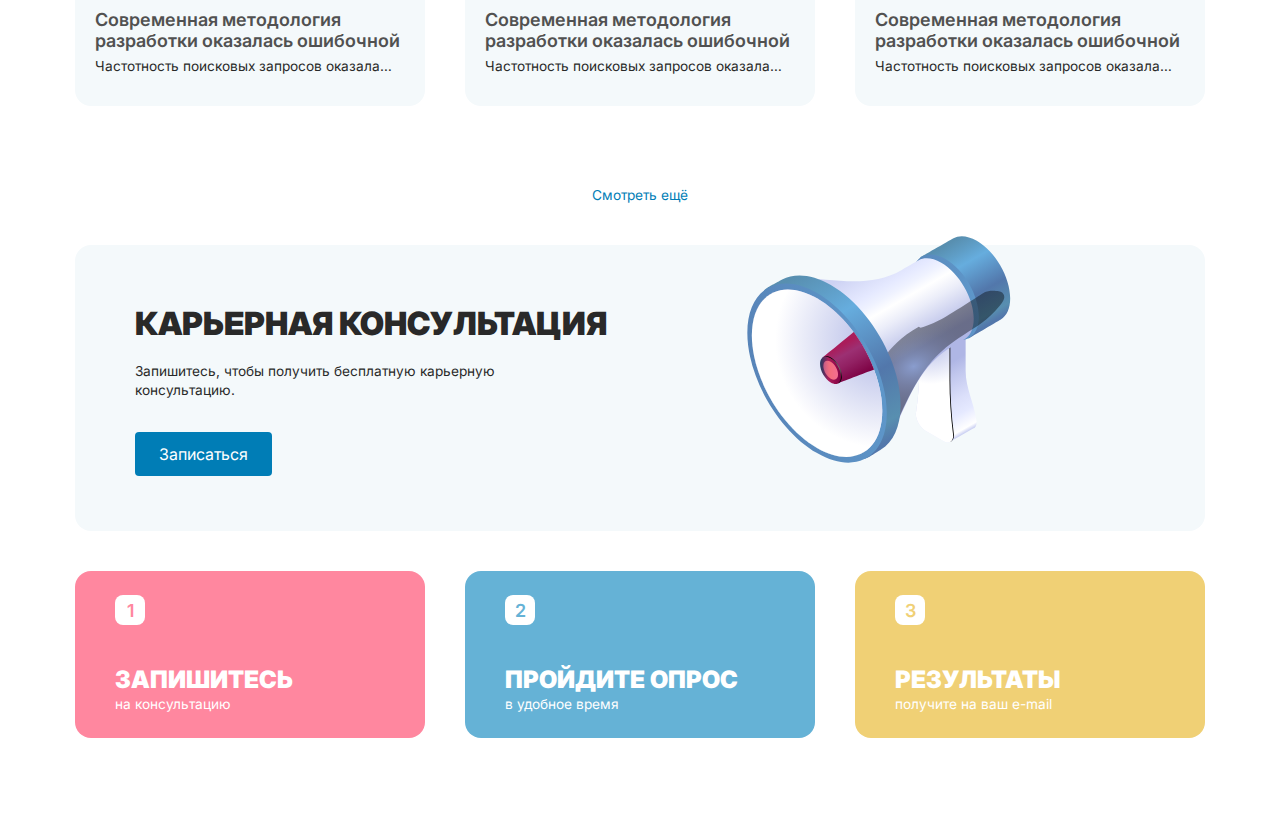
==== commit 4c19781d: "styles 1 sec, js + bag" ====
--- a/index.html
+++ b/index.html
@@ -324,9 +324,11 @@
     <section class="connection">
       <div class="connection__container">
         <div class="connection__consultation">
-          <div>
+          <div class="connection__block">
             <h1 class="connection__title title">карьерная консультация</h1>
-            <p class="connection__desc desc">Запишитесь, чтобы получить бесплатную карьерную консультацию.</p>
+            <p class="connection__desc desc">
+              Запишитесь, чтобы получить бесплатную карьерную консультацию.
+            </p>
             <button class="connection__button button-blue">Записаться</button>
           </div>
           <img src="./img/consultation.svg" alt="" />
@@ -354,81 +356,100 @@
             </div>
           </div>
         </div>
-        <div class="connection__questions">
-          <div class="connection__question">
-            <h1 class="connection__question-title">Остались вопросы?</h1>
-            <p class="connection__question-desc desc">
+      </div>
+    </section>
+
+    <section class="questions">
+      <div class="questions__container">
+        <div class="questions__question">
+          <h1 class="questions__question-title title">Остались вопросы?</h1>
+          <p class="questions__question-desc desc">
+            Ответы на часто задаваемые вопросы здесь. Специалисты службы
+            поддержки банка резюме могут оказывать вам помощь в заполнении
+            резюме.Если у вас возникли сложности или вопросы, вы можете
+            связаться с нами.
+          </p>
+          <button class="questions__button-q button-blue">
+            Обратная связь
+          </button>
+        </div>
+        <div class="questions__answers">
+          <div class="questions__answer">
+            <div class="questions__answer-show">
+              <p class="questions__answer-text desc2">
+                Как пользоваться Банком резюме?
+              </p>
+              <img
+                class="questions__show-btn"
+                src="./img/plus-circle.svg"
+                alt=""
+              />
+            </div>
+            <div class="questions__hide">
               Ответы на часто задаваемые вопросы здесь. Специалисты службы
               поддержки банка резюме могут оказывать вам помощь в заполнении
-              резюме.Если у вас возникли сложности или вопросы, вы можете
+              резюме. Если у вас возникли сложности или вопросы, вы можете
               связаться с нами.
-            </p>
-            <button class="connection__button-q button-blue">
-              Обратная связь
-            </button>
-          </div>
-          <div class="connection__answers">
-            <div class="connection__answer">
-              <div class="connection__answer-show">
-                <p class="connection__answer-text desc2">
-                  Как пользоваться Банком резюме?
-                </p>
-                <img class="connection__show-btn" src="./img/plus-circle.svg" alt="" />
-              </div>
-              <div class="connection__hide">
-                Ответы на часто задаваемые вопросы здесь. Специалисты службы
-                поддержки банка резюме могут оказывать вам помощь в заполнении
-                резюме. Если у вас возникли сложности или вопросы, вы можете
-                связаться с нами.
-              </div>
-            </div>
-            <div class="connection__answer">
-              <div class="connection__answer-show">
-                <p class="connection__answer-text desc2">
-                  Как пользоваться Банком резюме?
-                </p>
-                <img class="connection__show-btn" src="./img/plus-circle.svg" alt="" />
-              </div>
-              <div class="connection__hide">
-                Ответы на часто задаваемые вопросы здесь. Специалисты службы
-                поддержки банка резюме могут оказывать вам помощь в заполнении
-                резюме. Если у вас возникли сложности или вопросы, вы можете
-                связаться с нами.
-              </div>
-            </div>
-            <div class="connection__answer">
-              <div class="connection__answer-show">
-                <p class="connection__answer-text desc2">
-                  Как пользоваться Банком резюме?
-                </p>
-                <img class="connection__show-btn" src="./img/minus-circle.svg" alt="" />
-              </div>
-              <div class="connection__hide">
-                Ответы на часто задаваемые вопросы здесь. Специалисты службы
-                поддержки банка резюме могут оказывать вам помощь в заполнении
-                резюме. Если у вас возникли сложности или вопросы, вы можете
-                связаться с нами.
-              </div>
-            </div>
-            <div class="connection__answer">
-              <div class="connection__answer-show">
-                <p class="connection__answer-text desc2">
-                  Как пользоваться Банком резюме?
-                </p>
-                <img class="connection__show-btn" src="./img/plus-circle.svg" alt="" />
-              </div>
-              <div class="connection__hide">
-                Ответы на часто задаваемые вопросы здесь. Специалисты службы
-                поддержки банка резюме могут оказывать вам помощь в заполнении
-                резюме. Если у вас возникли сложности или вопросы, вы можете
-                связаться с нами.
-              </div>
-            </div>
-          </div>
-        </div>
-      </div>
-    </section>
-
-    <script src="./script/script.js"></script>
+            </div>
+          </div>
+          <div class="questions__answer">
+            <div class="questions__answer-show">
+              <p class="questions__answer-text desc2">
+                Как пользоваться Банком резюме?
+              </p>
+              <img
+                class="questions__show-btn"
+                src="./img/plus-circle.svg"
+                alt=""
+              />
+            </div>
+            <div class="questions__hide">
+              Ответы на часто задаваемые вопросы здесь. Специалисты службы
+              поддержки банка резюме могут оказывать вам помощь в заполнении
+              резюме. Если у вас возникли сложности или вопросы, вы можете
+              связаться с нами.
+            </div>
+          </div>
+          <div class="questions__answer">
+            <div class="questions__answer-show">
+              <p class="questions__answer-text desc2">
+                Как пользоваться Банком резюме?
+              </p>
+              <img
+                class="questions__show-btn"
+                src="./img/plus-circle.svg"
+                alt=""
+              />
+            </div>
+            <div class="questions__hide">
+              Ответы на часто задаваемые вопросы здесь. Специалисты службы
+              поддержки банка резюме могут оказывать вам помощь в заполнении
+              резюме. Если у вас возникли сложности или вопросы, вы можете
+              связаться с нами.
+            </div>
+          </div>
+          <div class="questions__answer">
+            <div class="questions__answer-show">
+              <p class="questions__answer-text desc2">
+                Как пользоваться Банком резюме?
+              </p>
+              <img
+                class="questions__show-btn"
+                src="./img/plus-circle.svg"
+                alt=""
+              />
+            </div>
+            <div class="questions__hide">
+              Ответы на часто задаваемые вопросы здесь. Специалисты службы
+              поддержки банка резюме могут оказывать вам помощь в заполнении
+              резюме. Если у вас возникли сложности или вопросы, вы можете
+              связаться с нами.
+            </div>
+          </div>
+        </div>
+      </div>
+    </section>
+
+    <script async src="./script/script.js"></script>
   </body>
 </html>
--- a/styles/style.css
+++ b/styles/style.css
@@ -575,6 +575,7 @@
 @media (max-width: 965px) {
   .welcome__info__btn {
     width: 526px;
+    margin-bottom: clamp(0.938rem, -0.469rem + 6.43vw, 1.5rem);
   }
 }
 @media (max-width: 565px) {
@@ -819,31 +820,114 @@
   opacity: 1;
 }
 
+.connection {
+  margin-bottom: 100px;
+}
 .connection__consultation {
   display: flex;
   justify-content: space-between;
   background-color: #f4f9fb;
   border-radius: 16px;
-  padding: 60px 194px 55px 60px;
-}
-.connection img {
+  padding: 60px clamp(5rem, -10.983rem + 30.81vw, 12.125rem) 55px 60px;
+}
+.connection__consultation img {
   margin-top: -80px;
 }
+@media (max-width: 840px) {
+  .connection__consultation img {
+    display: none;
+  }
+}
+@media (max-width: 480px) {
+  .connection__consultation {
+    text-align: center;
+    justify-content: center;
+  }
+}
 .connection__title {
-  font-size: 32px;
+  font-size: clamp(1.563rem, -0.1rem + 2.8vw, 2rem);
+}
+@media (max-width: 840px) {
+  .connection__title {
+    font-size: 27px;
+    width: 100%;
+  }
 }
 .connection__desc {
   margin-top: 18px;
   margin-bottom: 32px;
   width: 372px;
 }
+@media (max-width: 480px) {
+  .connection__desc {
+    width: 100%;
+  }
+}
+@media (max-width: 480px) {
+  .connection__button {
+    width: 100%;
+  }
+}
 .connection__cards {
   margin-top: 40px;
   display: flex;
   justify-content: space-between;
+  gap: clamp(1.25rem, -4.022rem + 8.7vw, 2.5rem);
+  overflow: auto;
+}
+@media (max-width: 560px) {
+  .connection__cards {
+    display: none;
+  }
+}
+.connection__card {
+  min-width: 300px;
+}
+
+.questions {
+  display: none;
+}
+.questions__container {
+  display: flex;
+  justify-content: space-between;
   gap: 40px;
 }
-.connection__questions {
-  display: flex;
-  justify-content: space-between;
+.questions__question-title {
+  font-size: 32px;
+}
+.questions__question-desc {
+  width: 460px;
+  margin-top: 16px;
+  margin-bottom: 32px;
+}
+.questions__answer {
+  margin-bottom: 12px;
+  width: 660px;
+  border: 1px solid #65b2d6;
+  border-radius: 16px;
+  padding: 24px;
+  transition: 0.3s;
+}
+.questions__answer.active {
+  background-color: #f4f9fb;
+  border: none;
+  transition: 0.3s;
+}
+.questions__answer-show {
+  display: flex;
+  justify-content: space-between;
+}
+.questions__show-btn {
+  cursor: pointer;
+}
+.questions__hide {
+  margin-top: 8px;
+  opacity: 0;
+  height: 0;
+  transition: 0.3s;
+}
+.questions__hide.active {
+  opacity: 1;
+  height: auto;
+  transition: 0.3s;
 }/*# sourceMappingURL=style.css.map */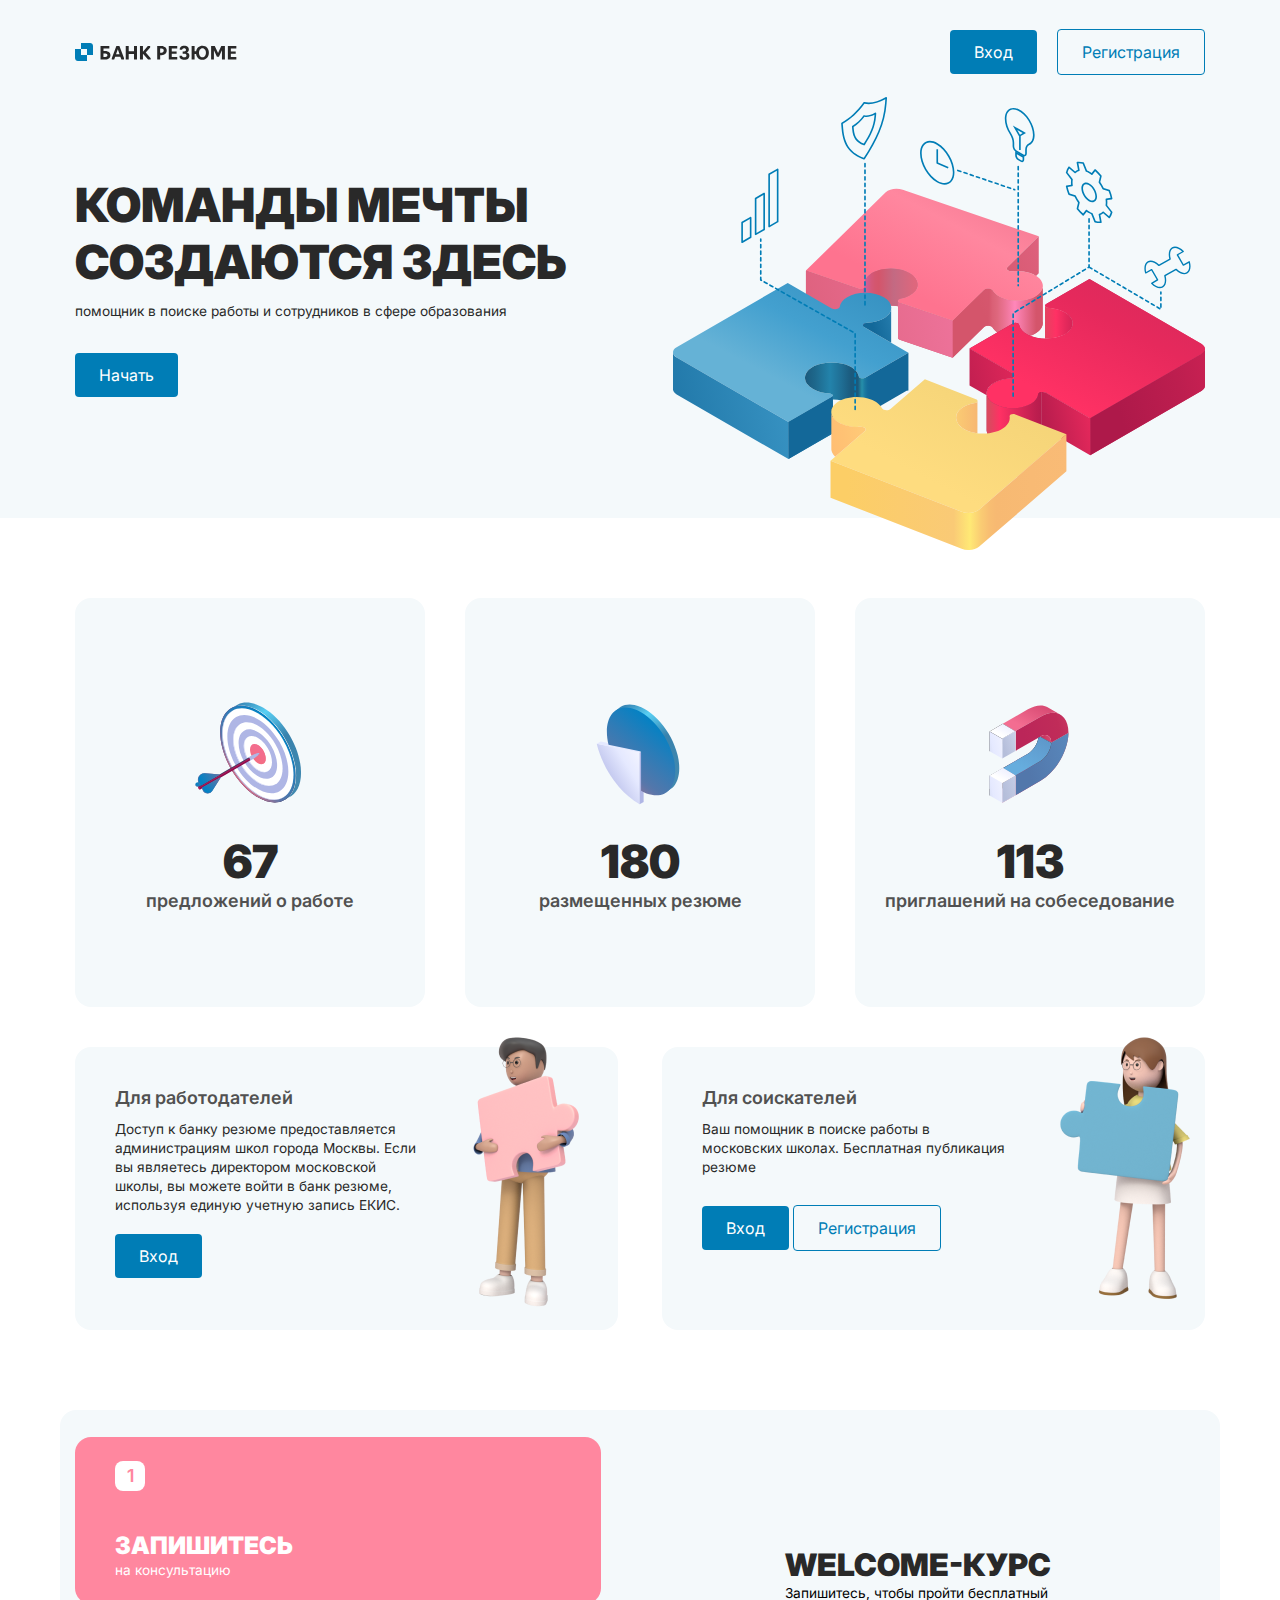
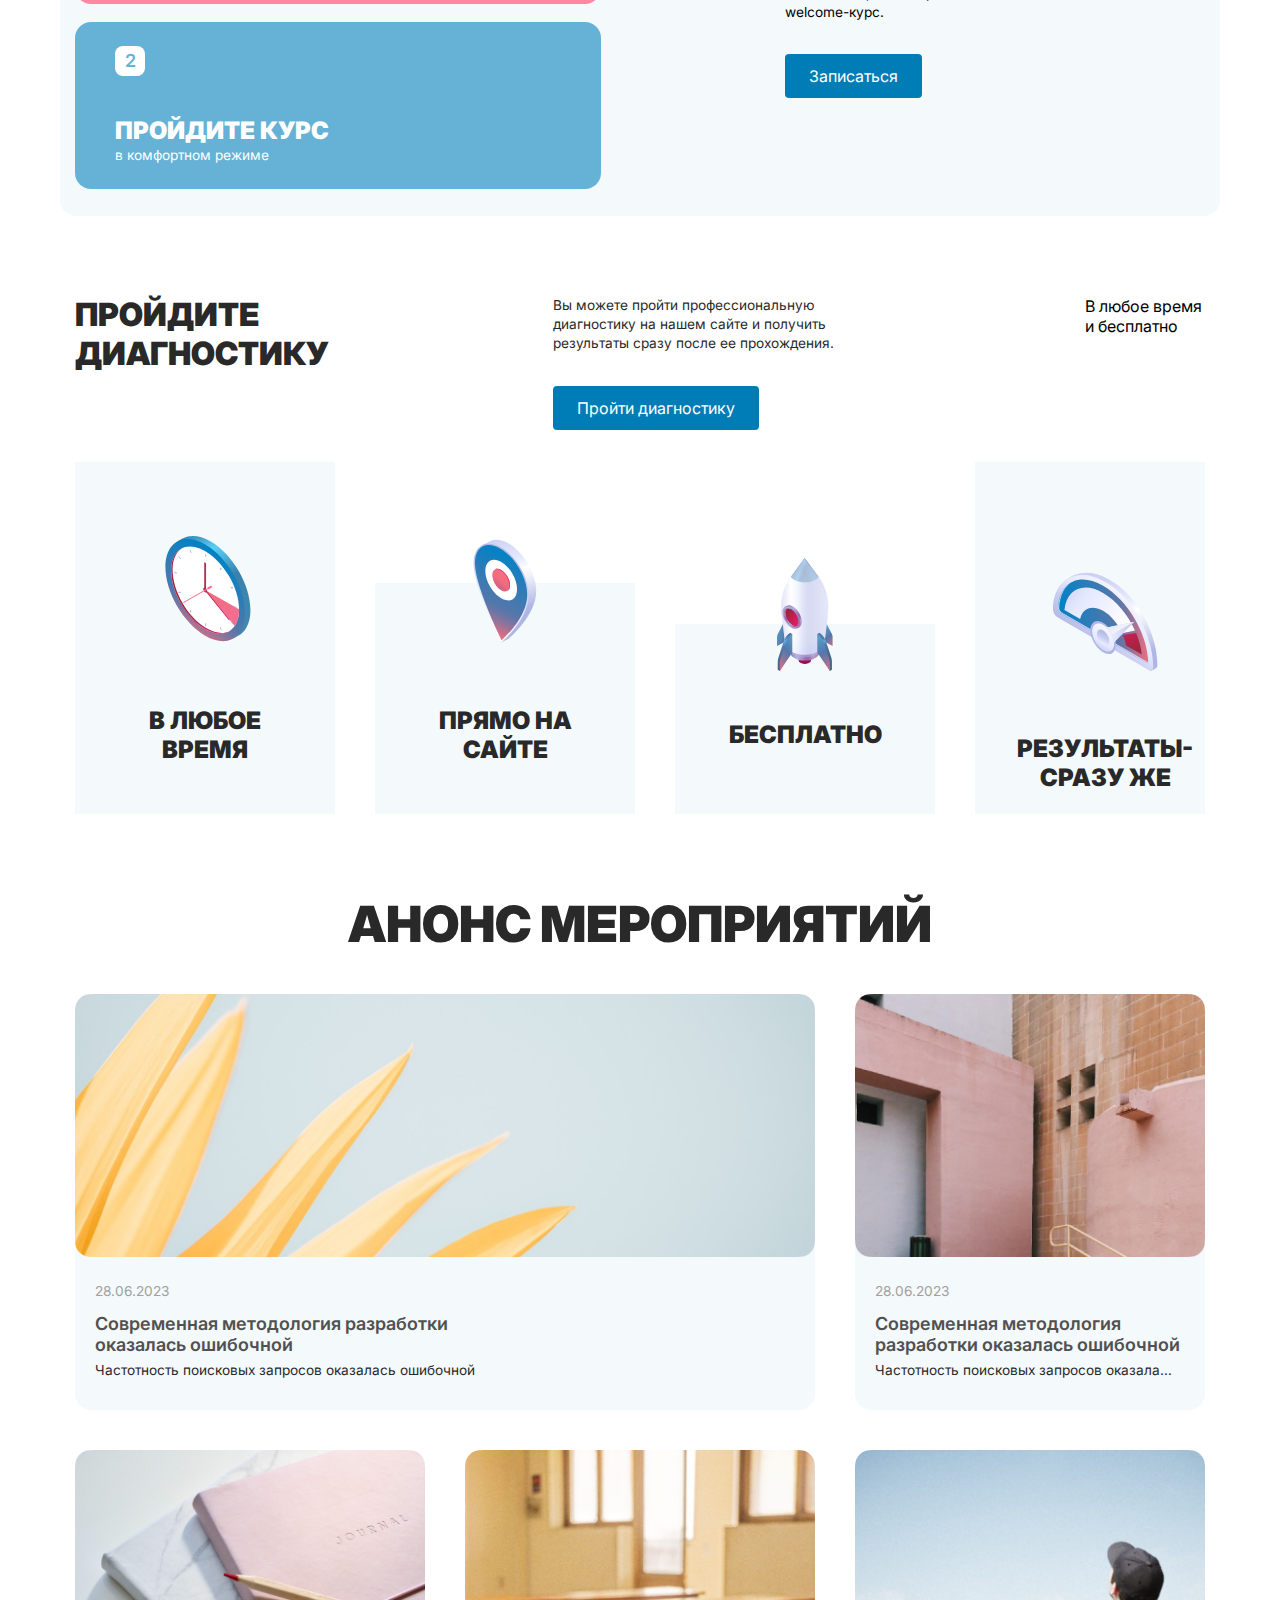
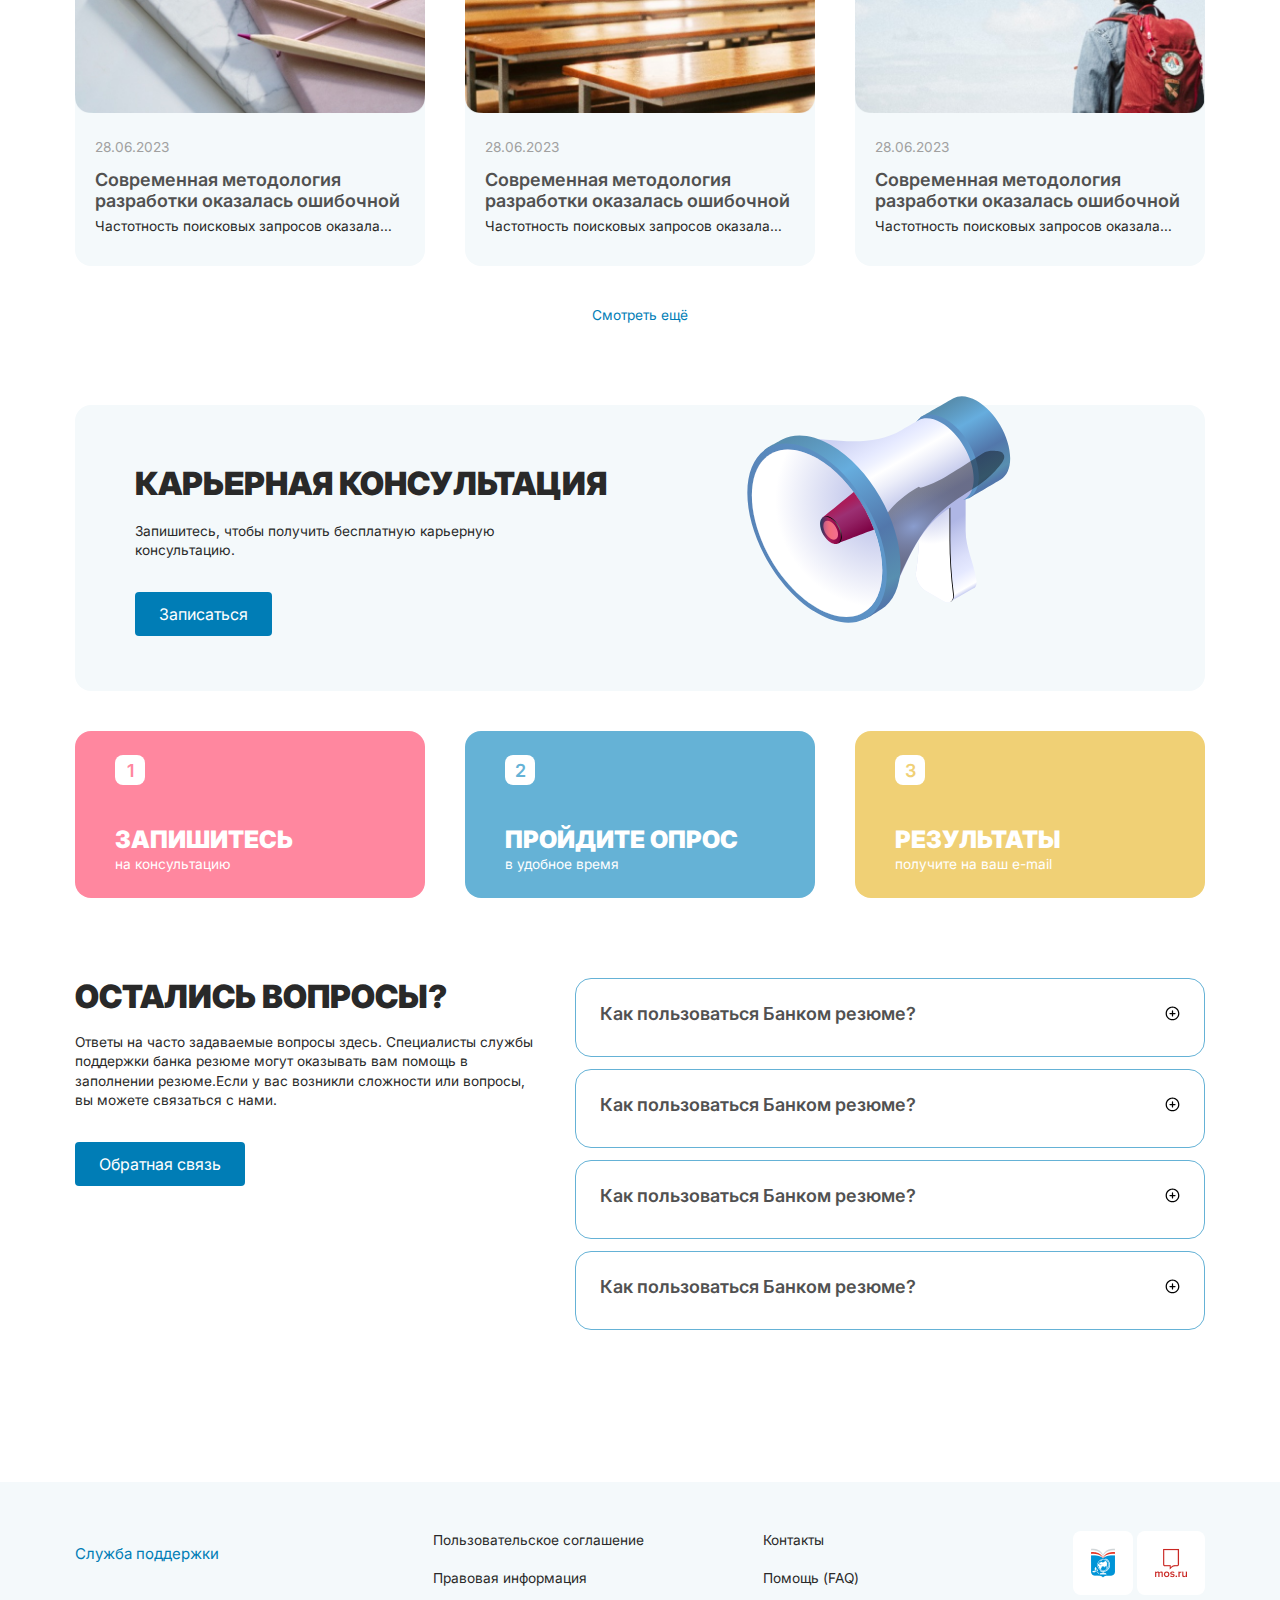
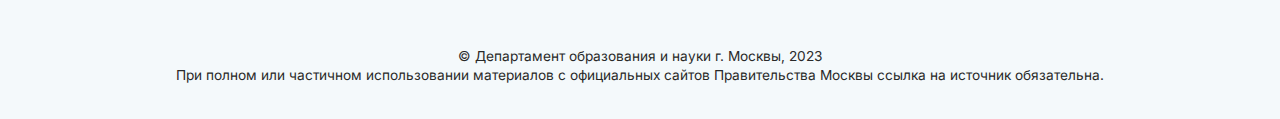
==== commit 7c409eee: "errors on js (body, modal2)" ====
--- a/index.html
+++ b/index.html
@@ -53,7 +53,7 @@
       </div>
     </header>
 
-    <section class="module">
+    <div class="module">
       <div class="module__card">
         <div class="module__close">
           <svg
@@ -94,7 +94,7 @@
           </div>
         </div>
       </div>
-    </section>
+    </div>
 
     <section class="cards">
       <div class="cards__container">
@@ -363,15 +363,17 @@
       <div class="questions__container">
         <div class="questions__question">
           <h1 class="questions__question-title title">Остались вопросы?</h1>
-          <p class="questions__question-desc desc">
-            Ответы на часто задаваемые вопросы здесь. Специалисты службы
-            поддержки банка резюме могут оказывать вам помощь в заполнении
-            резюме.Если у вас возникли сложности или вопросы, вы можете
-            связаться с нами.
-          </p>
-          <button class="questions__button-q button-blue">
-            Обратная связь
-          </button>
+          <div class="questions__desctop">
+            <p class="questions__question-desc desc">
+              Ответы на часто задаваемые вопросы здесь. Специалисты службы
+              поддержки банка резюме могут оказывать вам помощь в заполнении
+              резюме.Если у вас возникли сложности или вопросы, вы можете
+              связаться с нами.
+            </p>
+            <button class="questions__button-q button-blue">
+              Обратная связь
+            </button>
+          </div>
         </div>
         <div class="questions__answers">
           <div class="questions__answer">
@@ -383,6 +385,7 @@
                 class="questions__show-btn"
                 src="./img/plus-circle.svg"
                 alt=""
+                data-visible="false"
               />
             </div>
             <div class="questions__hide">
@@ -401,6 +404,7 @@
                 class="questions__show-btn"
                 src="./img/plus-circle.svg"
                 alt=""
+                data-visible="false"
               />
             </div>
             <div class="questions__hide">
@@ -419,6 +423,7 @@
                 class="questions__show-btn"
                 src="./img/plus-circle.svg"
                 alt=""
+                data-visible="false"
               />
             </div>
             <div class="questions__hide">
@@ -437,6 +442,7 @@
                 class="questions__show-btn"
                 src="./img/plus-circle.svg"
                 alt=""
+                data-visible="false"
               />
             </div>
             <div class="questions__hide">
@@ -447,8 +453,107 @@
             </div>
           </div>
         </div>
+        <div class="questions__mobile">
+          <button class="questions__button-q module2__btn button-blue">
+            Обратная связь
+          </button>
+        </div>
       </div>
     </section>
+
+    <div class="module2">
+      <div class="module2__card">
+        <div class="module2__close">
+          <svg
+            xmlns="http://www.w3.org/2000/svg"
+            width="18"
+            height="18"
+            viewBox="0 0 18 18"
+            fill="none"
+          >
+            <path
+              fill-rule="evenodd"
+              clip-rule="evenodd"
+              d="M14.0303 3.96967C14.3232 4.26256 14.3232 4.73744 14.0303 5.03033L5.03033 14.0303C4.73744 14.3232 4.26256 14.3232 3.96967 14.0303C3.67678 13.7374 3.67678 13.2626 3.96967 12.9697L12.9697 3.96967C13.2626 3.67678 13.7374 3.67678 14.0303 3.96967Z"
+              fill="#515151"
+            />
+            <path
+              fill-rule="evenodd"
+              clip-rule="evenodd"
+              d="M3.96967 3.96967C4.26256 3.67678 4.73744 3.67678 5.03033 3.96967L14.0303 12.9697C14.3232 13.2626 14.3232 13.7374 14.0303 14.0303C13.7374 14.3232 13.2626 14.3232 12.9697 14.0303L3.96967 5.03033C3.67678 4.73744 3.67678 4.26256 3.96967 3.96967Z"
+              fill="#515151"
+            />
+          </svg>
+        </div>
+        <div>
+          <h2 class="module2__title title">Служба поддержки</h2>
+          <p class="module2__desc desc">Опишите вашу проблему.</p>
+        </div>
+        <div class="module2__inputs">
+          <div>
+            <p class="module2__info desc">Имя</p>
+            <input class="module2__input" type="text" placeholder="Имя" />
+          </div>
+          <div>
+            <p class="module2__info desc">Фамилия</p>
+            <input class="module2__input" type="text" placeholder="Фамилия" />
+          </div>
+          <div>
+            <p class="module2__info desc">Ваша проблема</p>
+            <textarea placeholder="Ваша проблема"></textarea>
+          </div>
+          <div class="module2__check">
+            <input type="checkbox">
+            <p class="module2__checkbox">Согласен на <span class="module2__blue">
+              обработку персональных данных
+            </span></p>
+          </div>
+        </div>
+        <div class="module2__captcha">
+          <p class="module2__text-c">
+            Подтвердите, что вы не робот
+          </p>
+        </div>
+        <div>
+          <button class="button-blue module2__button">Отправить</button>
+        </div>
+      </div>
+    </div>
+
+    <footer class="footer">
+      <div class="footer__container">
+        <div class="footer__info">
+          <div class="footer__btn">
+            Служба поддержки
+            <div class="footer__logos footer__mobile">
+              <img src="./img/logo-footer_1.png" alt="" />
+              <img src="./img/logo-footer_2.png" alt="" />
+            </div>
+          </div>
+          <div class="footer__text">
+            <div>
+              <p class="footer__p desc">Пользовательское соглашение</p>
+              <p class="footer__p desc">Правовая информация</p>
+            </div>
+            <div>
+              <p class="footer__p desc">Контакты</p>
+              <p class="footer__p desc">Помощь (FAQ)</p>
+            </div>
+          </div>
+          <div class="footer__logos footer__desctop">
+            <img src="./img/logo-footer_1.png" alt="" />
+            <img src="./img/logo-footer_2.png" alt="" />
+          </div>
+        </div>
+        <div class="footer__copy">
+          <p class="desc">© Департамент образования и науки г. Москвы, 2023</p>
+          <p class="desc">
+            При полном или частичном использовании материалов с официальных
+            сайтов Правительства Москвы ссылка на источник обязательна.
+          </p>
+        </div>
+      </div>
+    </footer>
 
     <script async src="./script/script.js"></script>
   </body>
--- a/styles/style.css
+++ b/styles/style.css
@@ -165,7 +165,7 @@
 }
 
 section {
-  margin-top: 40px;
+  margin-top: 80px;
 }
 
 .header {
@@ -420,14 +420,14 @@
 }
 .module__card {
   position: relative;
-  background-color: #fff;
+  background-color: #f4f9fb;
   box-shadow: -2px 2px 14px 0px rgba(27, 27, 27, 0.1);
   border-radius: 16px;
   width: 359px;
 }
-@media (max-width: 400px) {
+@media (max-width: 600px) {
   .module__card {
-    width: 90%;
+    width: 96vw;
   }
 }
 .module__info {
@@ -799,10 +799,10 @@
   transition: 0.5s;
 }
 .anons__show-button.active {
-  margin-top: 480px;
+  margin-top: 460px;
 }
 .anons__showmore {
-  margin-top: 40px;
+  margin-top: 0px;
   text-align: center;
 }
 .anons__showmore p {
@@ -820,9 +820,6 @@
   opacity: 1;
 }
 
-.connection {
-  margin-bottom: 100px;
-}
 .connection__consultation {
   display: flex;
   justify-content: space-between;
@@ -842,6 +839,7 @@
   .connection__consultation {
     text-align: center;
     justify-content: center;
+    padding: 60px 60px 55px;
   }
 }
 .connection__title {
@@ -861,6 +859,8 @@
 @media (max-width: 480px) {
   .connection__desc {
     width: 100%;
+    font-size: 15px;
+    width: 297px;
   }
 }
 @media (max-width: 480px) {
@@ -884,28 +884,56 @@
   min-width: 300px;
 }
 
-.questions {
+.questions__container {
+  display: flex;
+  justify-content: space-between;
+  gap: 40px;
+}
+@media (max-width: 980px) {
+  .questions__container {
+    flex-direction: column;
+  }
+}
+.questions__mobile {
   display: none;
 }
-.questions__container {
-  display: flex;
-  justify-content: space-between;
-  gap: 40px;
+@media (max-width: 560px) {
+  .questions__mobile {
+    display: block;
+  }
+}
+.questions__mobile button {
+  width: 100%;
+}
+@media (max-width: 560px) {
+  .questions__desctop {
+    display: none;
+  }
 }
 .questions__question-title {
   font-size: 32px;
+}
+@media (max-width: 480px) {
+  .questions__question-title {
+    text-align: center;
+  }
 }
 .questions__question-desc {
   width: 460px;
   margin-top: 16px;
   margin-bottom: 32px;
 }
+@media (max-width: 980px) {
+  .questions__question-desc {
+    font-size: 15px;
+  }
+}
 .questions__answer {
   margin-bottom: 12px;
-  width: 660px;
   border: 1px solid #65b2d6;
   border-radius: 16px;
   padding: 24px;
+  max-width: 660px;
   transition: 0.3s;
 }
 .questions__answer.active {
@@ -913,9 +941,20 @@
   border: none;
   transition: 0.3s;
 }
+@media (max-width: 375px) {
+  .questions__answer {
+    padding: 15px;
+  }
+}
 .questions__answer-show {
   display: flex;
   justify-content: space-between;
+}
+.questions__answer-show img {
+  width: 15px;
+}
+.questions__answer-text {
+  font-size: clamp(0.813rem, 0.237rem + 2.63vw, 1.125rem);
 }
 .questions__show-btn {
   cursor: pointer;
@@ -930,4 +969,202 @@
   opacity: 1;
   height: auto;
   transition: 0.3s;
+}
+@media (max-width: 375px) {
+  .questions__hide {
+    font-size: 12px;
+  }
+}
+.questions__answer-show {
+  cursor: pointer;
+}
+
+.module2 {
+  opacity: 0;
+  visibility: hidden;
+  z-index: 19;
+  transition: 0.3s;
+  width: 1000vw;
+  height: 1000vh;
+  position: fixed;
+  top: 50%;
+  left: 50%;
+  transform: translate(-50%, -50%);
+  display: flex;
+  justify-content: center;
+  align-items: center;
+  background-color: rgba(0, 0, 0, 0.3137254902);
+}
+.module2__card {
+  position: relative;
+  background-color: #f4f9fb;
+  box-shadow: -2px 2px 14px 0px rgba(27, 27, 27, 0.1);
+  border-radius: 16px;
+  padding: 50px 50px 40px 40px;
+}
+@media (max-width: 600px) {
+  .module2__card {
+    max-width: 96vw;
+    padding: 30px 10px 30px 10px;
+  }
+}
+.module2 textarea {
+  width: 100%;
+  height: 64px;
+  resize: none;
+  border: 1px solid var(--grey-40, #a0a0a0);
+  border-radius: 4px;
+  padding: 4px 8px;
+  outline: none;
+}
+.module2__inputs {
+  padding-top: 32px;
+  display: flex;
+  flex-direction: column;
+  gap: 18px;
+}
+.module2__input {
+  margin-top: 4px;
+  border: 1px solid var(--grey-40, #a0a0a0);
+  border-radius: 4px;
+  width: 100%;
+  padding: 12px;
+}
+.module2__check {
+  display: flex;
+  gap: 8px;
+}
+.module2__check input {
+  cursor: pointer;
+}
+.module2__close {
+  position: absolute;
+  right: 20px;
+  top: 20px;
+  cursor: pointer;
+}
+.module2__title {
+  font-size: 32px;
+}
+.module2__desc {
+  margin-top: 12px;
+}
+.module2__info {
+  font-weight: 500;
+}
+.module2__blue {
+  color: #007db6;
+  text-decoration: underline;
+  cursor: pointer;
+}
+.module2__captcha {
+  margin-top: 32px;
+  margin-bottom: 32px;
+}
+.module2__text-c {
+  display: none;
+  color: #292929;
+  opacity: 0.6;
+}
+.module2__button {
+  width: 100%;
+}
+.module2__button button {
+  width: 100%;
+}
+
+.footer {
+  margin-top: 140px;
+  background-color: #f4f9fb;
+}
+.footer__container {
+  padding-top: 49px;
+  padding-bottom: 34px;
+}
+.footer__info {
+  display: flex;
+  justify-content: space-between;
+}
+@media (max-width: 560px) {
+  .footer__info {
+    display: grid;
+    grid-template-columns: repeat(2, 1fr);
+  }
+}
+@media (max-width: 480px) {
+  .footer__info {
+    display: flex;
+    flex-direction: column;
+    gap: 32px;
+    align-items: center;
+    text-align: center;
+  }
+}
+.footer__btn {
+  font-size: 15px;
+  font-weight: 400;
+  line-height: 140%;
+  color: #007db6;
+  padding-top: 12px;
+  cursor: pointer;
+}
+.footer__text {
+  display: flex;
+  justify-content: space-between;
+  gap: clamp(2.5rem, -3.092rem + 13.16vw, 8.75rem);
+}
+@media (max-width: 680px) {
+  .footer__text {
+    flex-direction: column;
+    gap: 32px;
+  }
+}
+.footer__mobile {
+  display: none;
+}
+@media (max-width: 560px) {
+  .footer__mobile {
+    display: block;
+    padding-top: 32px;
+  }
+}
+@media (max-width: 480px) {
+  .footer__mobile {
+    display: none;
+  }
+}
+@media (max-width: 560px) {
+  .footer__desctop {
+    display: none;
+  }
+}
+@media (max-width: 480px) {
+  .footer__desctop {
+    display: block;
+  }
+}
+.footer__p {
+  padding-top: 18px;
+  cursor: pointer;
+}
+.footer__p:first-child {
+  padding-top: 0;
+}
+@media (max-width: 480px) {
+  .footer__p {
+    font-size: 15px;
+  }
+}
+.footer__logos img {
+  background-color: #fff;
+  padding: 16.65px 18px;
+  border-radius: 8px;
+}
+.footer__copy {
+  padding-top: 48px;
+  text-align: center;
+}
+.footer__copy:last-child {
+  font-size: 12px;
+  margin-top: 4px;
 }/*# sourceMappingURL=style.css.map */